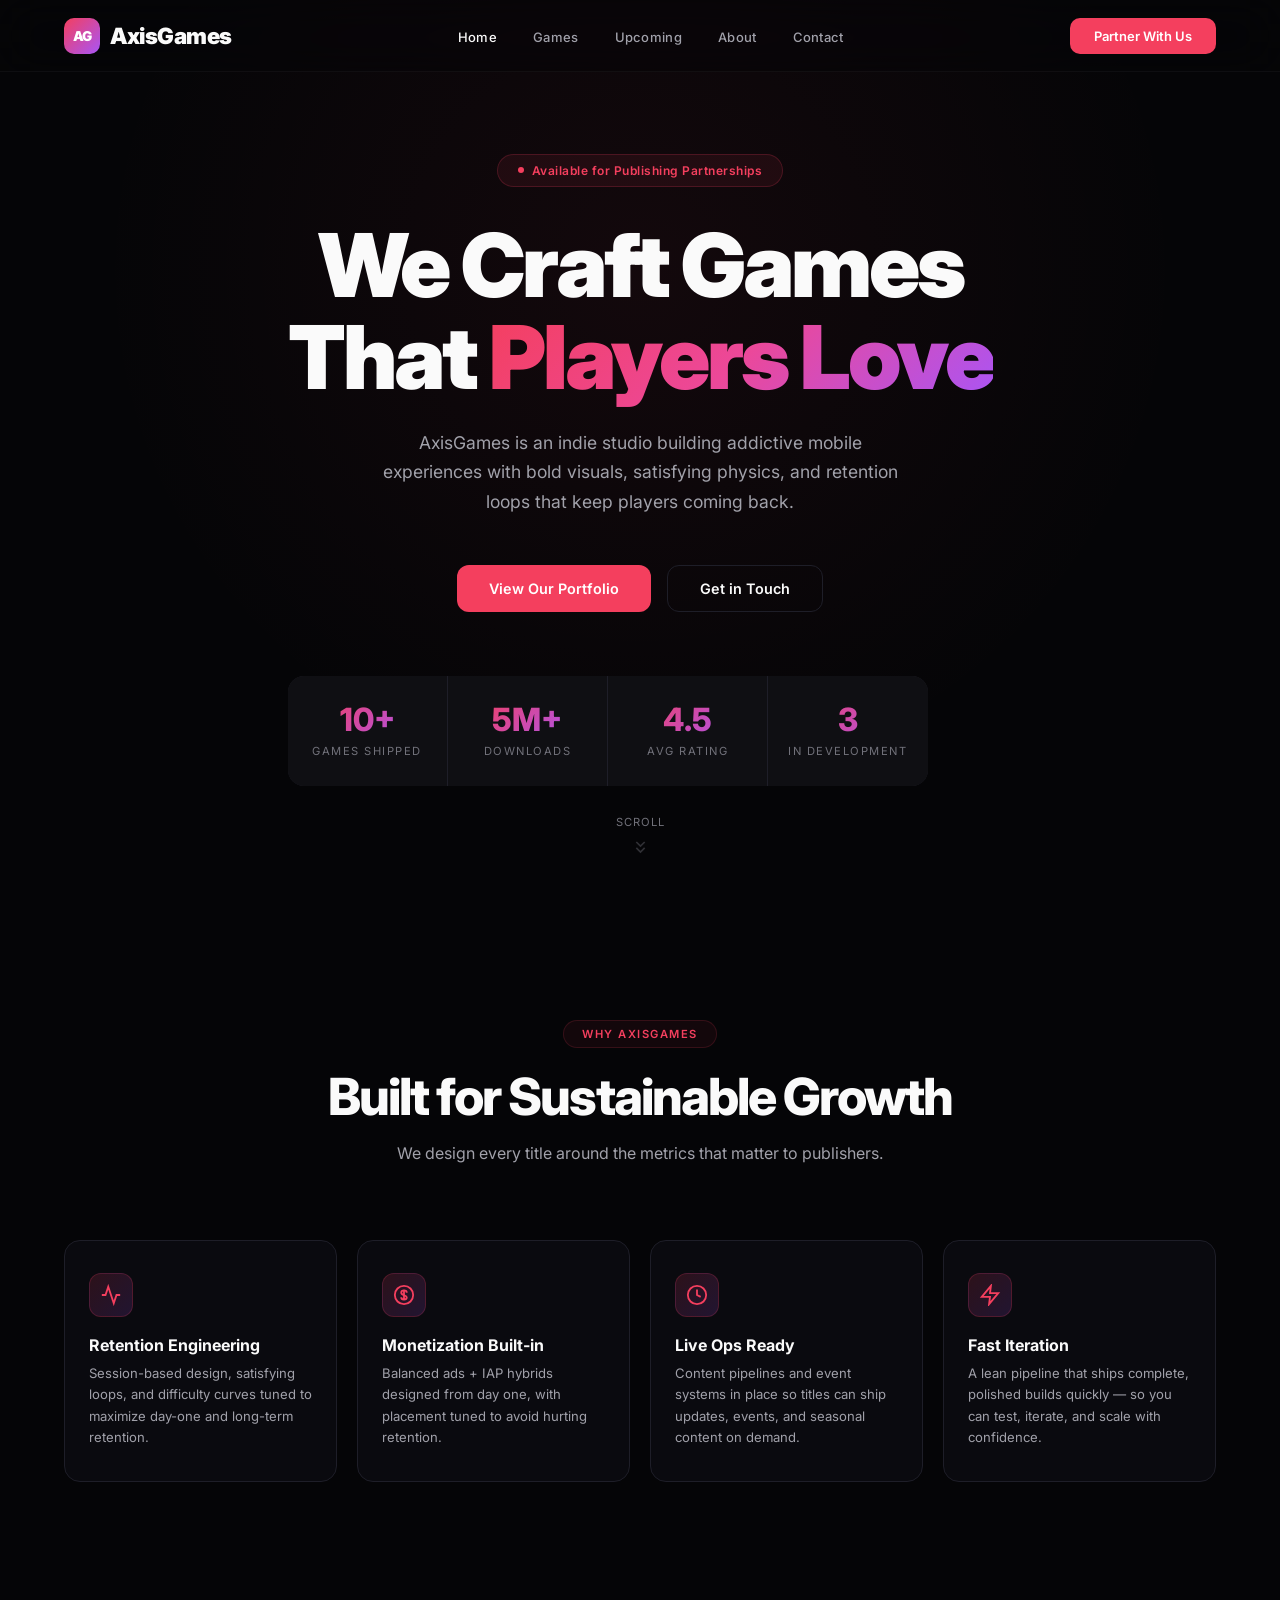
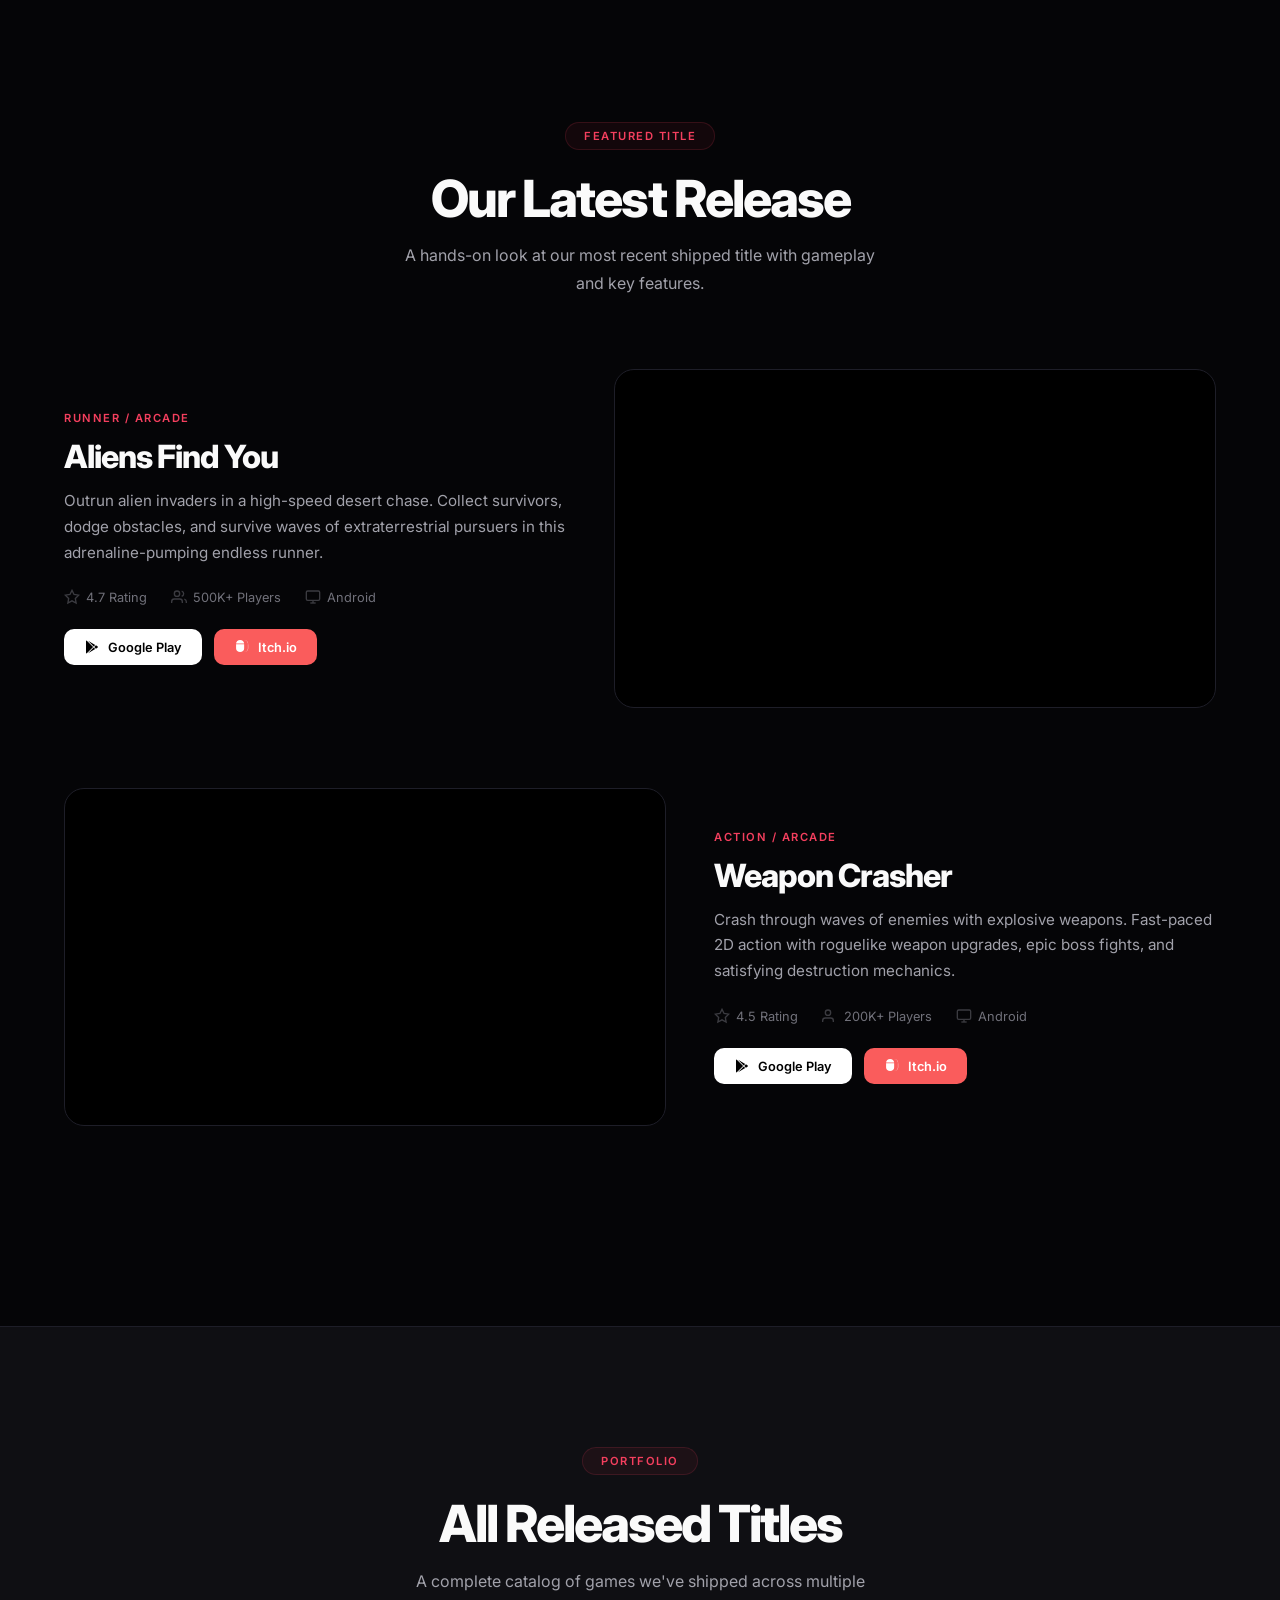
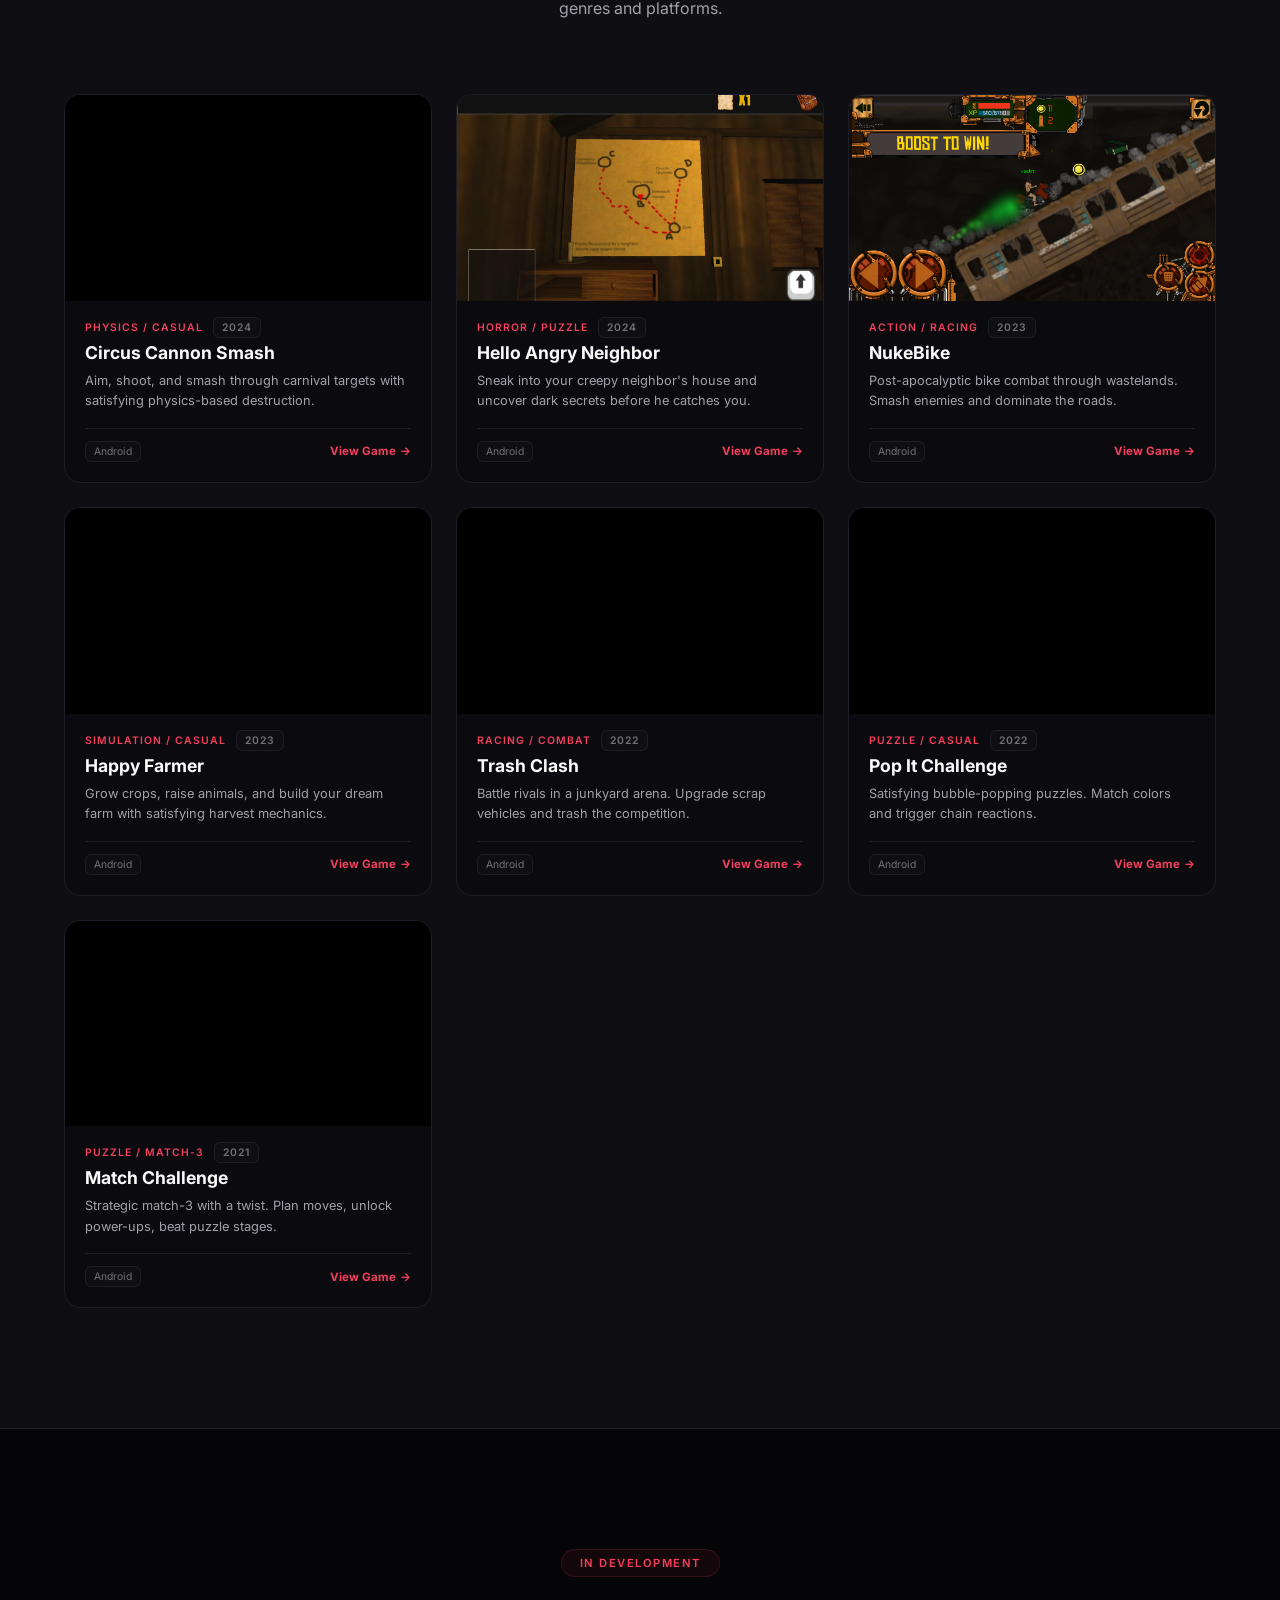
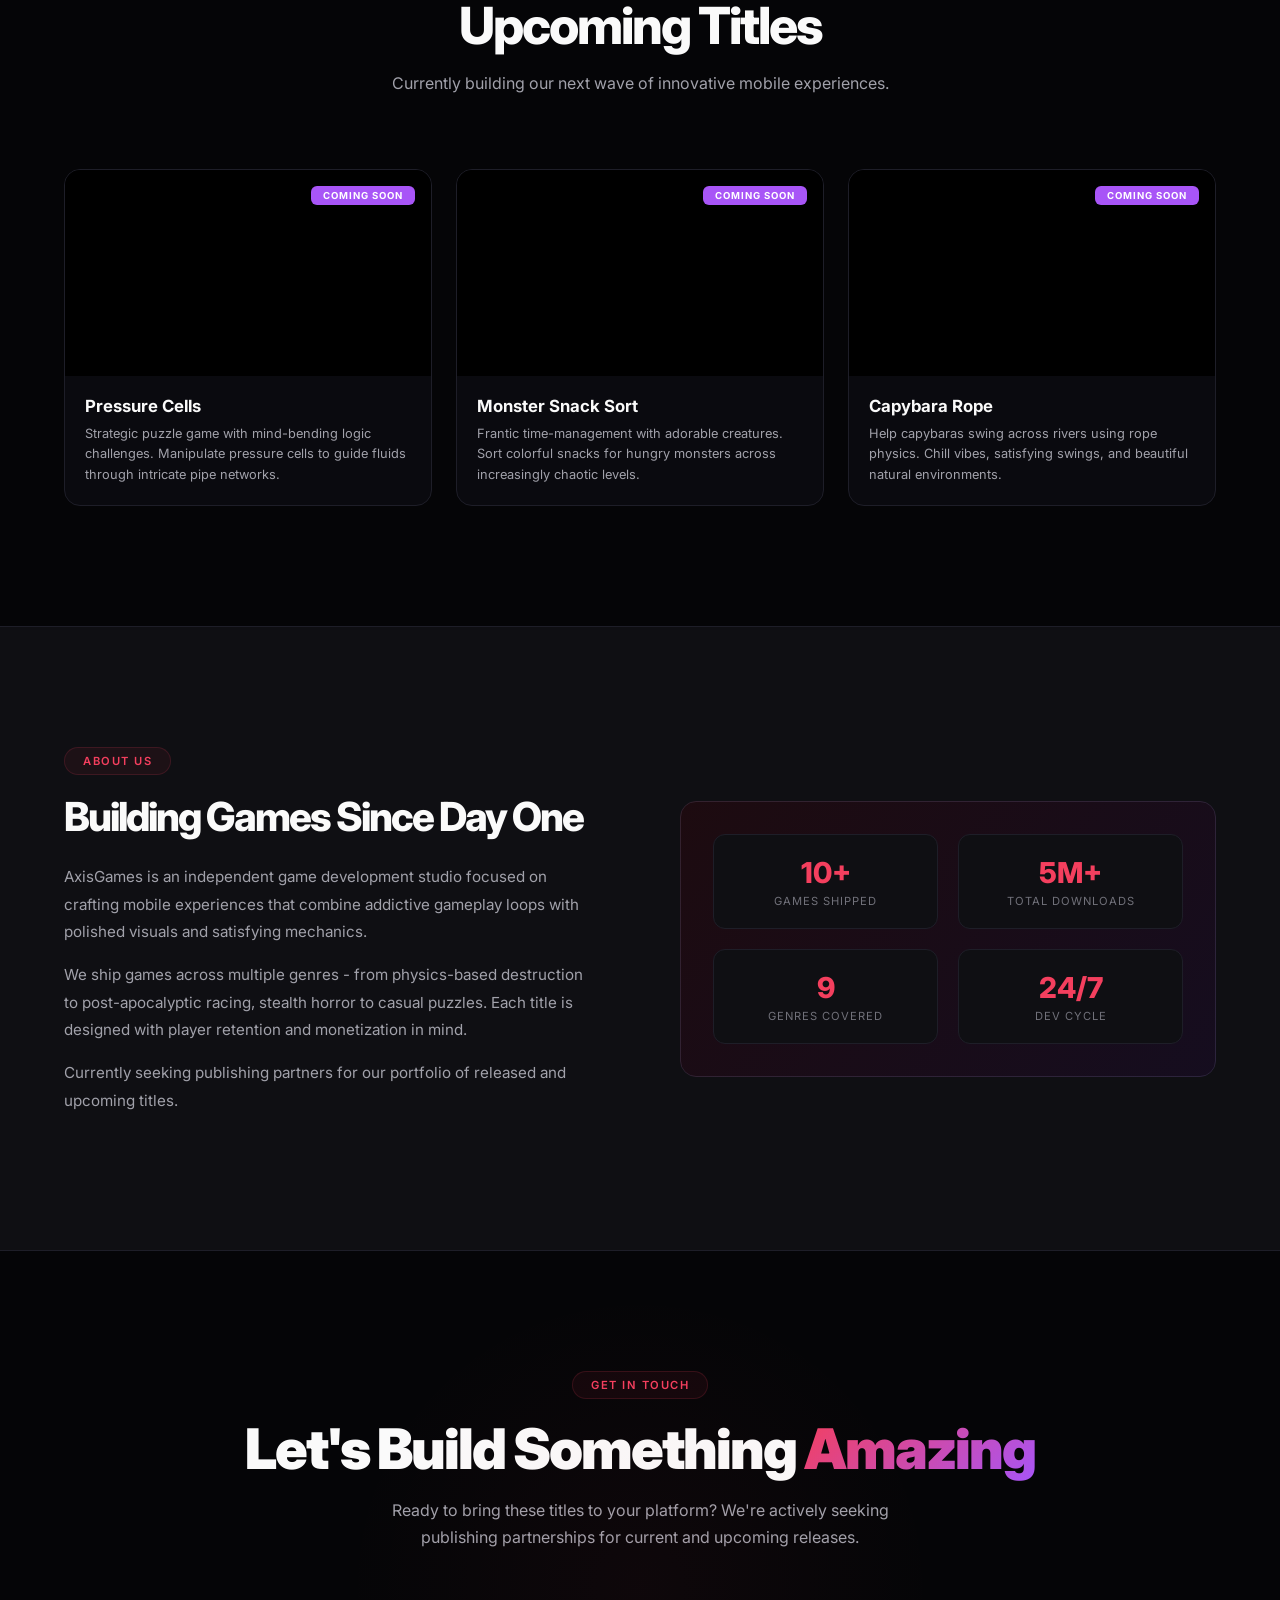
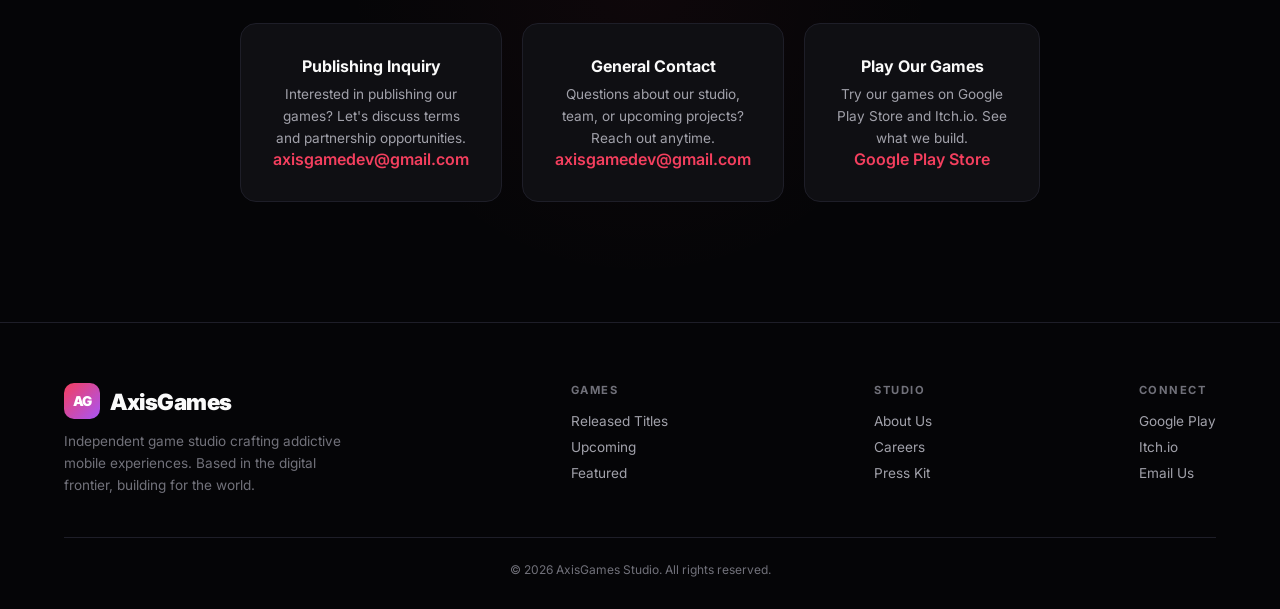
==== index.html @ b41d1646 "AxisGames studio portfolio site" ====
<!DOCTYPE html>
<html lang="en">
<head>
<meta charset="UTF-8">
<meta name="viewport" content="width=device-width, initial-scale=1.0">
<title>AxisGames | Indie Game Development Studio</title>
<meta name="description" content="AxisGames is an indie game studio crafting addictive mobile experiences. 10+ shipped titles, 5M+ downloads. Open for publishing partnerships.">
<meta name="theme-color" content="#050507">
<meta name="color-scheme" content="dark">
<meta property="og:type" content="website">
<meta property="og:site_name" content="AxisGames">
<meta property="og:title" content="AxisGames | Indie Game Development Studio">
<meta property="og:description" content="Indie studio crafting addictive mobile experiences. 10+ shipped titles, 5M+ downloads. Open for publishing partnerships.">
<meta property="og:image" content="game1_banner.jpg">
<meta name="twitter:card" content="summary_large_image">
<meta name="twitter:title" content="AxisGames | Indie Game Development Studio">
<meta name="twitter:description" content="Indie studio crafting addictive mobile experiences. Open for publishing partnerships.">
<meta name="twitter:image" content="game1_banner.jpg">
<link rel="icon" href="data:image/svg+xml,%3Csvg xmlns='http://www.w3.org/2000/svg' viewBox='0 0 64 64'%3E%3Crect width='64' height='64' rx='14' fill='%23f43f5e'/%3E%3Ctext x='32' y='44' font-size='34' font-family='Arial' font-weight='900' text-anchor='middle' fill='%23fff'%3EAG%3C/text%3E%3C/svg%3E">
<script type="application/ld+json">
{
  "@context": "https://schema.org",
  "@type": "Organization",
  "name": "AxisGames",
  "description": "Independent game development studio crafting addictive mobile experiences.",
  "email": "axisgamedev@gmail.com",
  "sameAs": [
    "https://play.google.com/store/apps/developer?id=Calaman%D1%81i",
    "https://gamesrock.itch.io/"
  ]
}
</script>
<link rel="preconnect" href="https://fonts.googleapis.com">
<link rel="preconnect" href="https://fonts.gstatic.com" crossorigin>
<link href="https://fonts.googleapis.com/css2?family=Inter:wght@300;400;500;600;700;800;900&display=swap" rel="stylesheet">
<style>
*{margin:0;padding:0;box-sizing:border-box}
:root{--bg:#050507;--bg2:#0f0f13;--bg3:#1a1a22;--accent:#f43f5e;--accent2:#ec4899;--accent3:#a855f7;--cyan:#06b6d4;--text:#fafafa;--text2:#a1a1aa;--text3:#71717a;--card:#0a0a0f;--border:#1e1e28}
html{scroll-behavior:smooth}
body{font-family:'Inter',sans-serif;background:var(--bg);color:var(--text);overflow-x:hidden;-webkit-font-smoothing:antialiased}
a{text-decoration:none;color:inherit}
ul{margin:0;padding:0;list-style:none}
img,video{display:block;max-width:100%}
:focus-visible{outline:2px solid var(--accent);outline-offset:3px;border-radius:4px}
.skip-link{position:fixed;top:-48px;left:16px;z-index:2000;background:var(--accent);color:#fff;padding:10px 18px;border-radius:8px;font-size:.8rem;font-weight:600;transition:top .2s}
.skip-link:focus{top:16px}
@media(prefers-reduced-motion:reduce){
*,*::before,*::after{animation-duration:.01ms!important;animation-iteration-count:1!important;transition-duration:.01ms!important;scroll-behavior:auto!important}
}

nav{position:fixed;top:0;left:0;right:0;z-index:1000;padding:0 5%;height:72px;display:flex;justify-content:space-between;align-items:center;backdrop-filter:blur(24px) saturate(180%);background:rgba(5,5,7,.6);border-bottom:1px solid rgba(255,255,255,.04);transition:background .3s}
.logo{font-size:1.4rem;font-weight:900;letter-spacing:-.5px;display:flex;align-items:center;gap:10px}
.logo-mark{width:36px;height:36px;background:linear-gradient(135deg,var(--accent),var(--accent3));border-radius:10px;display:flex;align-items:center;justify-content:center;font-size:.85rem;font-weight:900;color:#fff}
.nav-links{display:flex;gap:36px}
.nav-links a{color:var(--text2);font-size:.8125rem;font-weight:500;transition:color .3s;letter-spacing:.3px}
.nav-links a:hover{color:var(--text)}
.nav-cta{background:var(--accent);color:#fff;padding:10px 24px;border-radius:10px;font-size:.8125rem;font-weight:600;transition:all .3s}
.nav-cta:hover{background:#e11d48;transform:translateY(-1px)}
.nav-links a.active{color:var(--text)}
.nav-burger{display:none;background:none;border:none;cursor:pointer;padding:8px;z-index:1100}
.nav-burger span{display:block;width:22px;height:2px;background:var(--text);margin:5px 0;border-radius:2px;transition:all .3s}
.nav-burger.open span:nth-child(1){transform:translateY(7px) rotate(45deg)}
.nav-burger.open span:nth-child(2){opacity:0}
.nav-burger.open span:nth-child(3){transform:translateY(-7px) rotate(-45deg)}
.mobile-menu{position:fixed;inset:0;background:rgba(5,5,7,.98);z-index:1050;display:flex;flex-direction:column;align-items:center;justify-content:center;gap:32px;opacity:0;pointer-events:none;transition:opacity .3s}
.mobile-menu.open{opacity:1;pointer-events:auto}
.mobile-menu a{font-size:1.6rem;font-weight:800;color:var(--text);transition:color .3s}
.mobile-menu a:hover{color:var(--accent)}
.mobile-menu .m-cta{background:var(--accent);color:#fff;padding:14px 40px;border-radius:12px;font-size:1rem;font-weight:700}

.hero{min-height:100vh;display:flex;flex-direction:column;justify-content:center;align-items:center;text-align:center;padding:120px 5% 80px;position:relative;overflow:hidden}
.hero-video{position:absolute;inset:0;width:100%;height:100%;object-fit:cover;opacity:.15;z-index:0}
.hero-gradient{position:absolute;inset:0;background:radial-gradient(ellipse at 50% 30%,rgba(244,63,94,.06) 0%,transparent 60%),linear-gradient(to bottom,transparent 60%,var(--bg) 100%);z-index:1}
.hero-content{position:relative;z-index:2;max-width:800px}
.hero-badge{display:inline-flex;align-items:center;gap:8px;background:rgba(244,63,94,.08);border:1px solid rgba(244,63,94,.2);border-radius:100px;padding:8px 20px;font-size:.75rem;color:var(--accent);font-weight:600;margin-bottom:32px;letter-spacing:.5px}
.hero-badge .pulse{width:6px;height:6px;border-radius:50%;background:var(--accent);animation:pulse 2s infinite}
@keyframes pulse{0%,100%{opacity:1;transform:scale(1)}50%{opacity:.4;transform:scale(.8)}}
.hero h1{font-size:clamp(2.8rem,7vw,5.5rem);font-weight:900;letter-spacing:-3px;line-height:1.05;margin-bottom:24px}
.hero h1 .gradient{background:linear-gradient(135deg,var(--accent) 0%,var(--accent2) 50%,var(--accent3) 100%);-webkit-background-clip:text;-webkit-text-fill-color:transparent;background-clip:text}
.hero-sub{font-size:1.1rem;color:var(--text2);max-width:540px;line-height:1.7;margin:0 auto 48px}
.hero-actions{display:flex;gap:16px;justify-content:center;margin-bottom:64px}
.btn{padding:14px 32px;border-radius:12px;font-size:.9rem;font-weight:600;cursor:pointer;border:none;transition:all .3s;display:inline-flex;align-items:center;gap:8px}
.btn-primary{background:var(--accent);color:#fff}.btn-primary:hover{background:#e11d48;transform:translateY(-2px);box-shadow:0 8px 30px rgba(244,63,94,.3)}
.btn-ghost{background:transparent;color:var(--text);border:1px solid var(--border)}.btn-ghost:hover{border-color:var(--text3);transform:translateY(-2px)}
.hero-stats{display:grid;grid-template-columns:repeat(4,1fr);gap:1px;background:var(--border);border-radius:16px;overflow:hidden;max-width:640px;width:100%}
.hero-stat{background:var(--bg2);padding:28px 20px;text-align:center}
.hero-stat .num{font-size:2rem;font-weight:800;background:linear-gradient(135deg,var(--accent),var(--accent3));-webkit-background-clip:text;-webkit-text-fill-color:transparent;background-clip:text;line-height:1}
.hero-stat .label{font-size:.7rem;color:var(--text3);text-transform:uppercase;letter-spacing:1.5px;margin-top:8px}

.section{padding:120px 5%}
.section-header{text-align:center;margin-bottom:72px}
.section-tag{display:inline-block;background:rgba(244,63,94,.06);border:1px solid rgba(244,63,94,.15);border-radius:100px;padding:6px 18px;font-size:.7rem;color:var(--accent);font-weight:600;margin-bottom:20px;text-transform:uppercase;letter-spacing:1.5px}
.section-header h2{font-size:clamp(2rem,4vw,3.2rem);font-weight:800;letter-spacing:-2px;margin-bottom:16px;line-height:1.1}
.section-header p{color:var(--text2);font-size:1rem;max-width:500px;margin:0 auto;line-height:1.7}

.featured-game{max-width:1200px;margin:0 auto;display:grid;grid-template-columns:1.2fr 1fr;gap:48px;align-items:center;margin-bottom:80px}
.featured-game:nth-child(even){direction:rtl}.featured-game:nth-child(even)>*{direction:ltr}
.featured-video{border-radius:20px;overflow:hidden;border:1px solid var(--border);position:relative;aspect-ratio:16/9;background:#000}
.featured-video video{width:100%;height:100%;object-fit:cover}
.featured-info .genre{font-size:.7rem;color:var(--accent);font-weight:600;text-transform:uppercase;letter-spacing:1.5px;margin-bottom:12px}
.featured-info h3{font-size:2rem;font-weight:800;letter-spacing:-1px;margin-bottom:12px}
.featured-info p{color:var(--text2);font-size:.95rem;line-height:1.7;margin-bottom:24px}
.featured-meta{display:flex;gap:24px;margin-bottom:24px}
.featured-meta-item{display:flex;align-items:center;gap:6px;font-size:.8rem;color:var(--text3)}
.featured-meta-item svg{width:16px;height:16px;opacity:.5}
.store-links{display:flex;gap:12px}
.store-link{padding:10px 20px;border-radius:10px;font-size:.8rem;font-weight:600;display:flex;align-items:center;gap:8px;transition:all .3s}
.store-link.gplay{background:#fff;color:#000}.store-link.gplay:hover{background:#e0e0e0}
.store-link.itch{background:#fa5c5c;color:#fff}.store-link.itch:hover{background:#e04848}

.games-grid{display:grid;grid-template-columns:repeat(3,1fr);gap:24px;max-width:1200px;margin:0 auto}
.game-card{background:var(--card);border:1px solid var(--border);border-radius:16px;overflow:hidden;transition:all .4s cubic-bezier(.4,0,.2,1)}
.game-card:hover{transform:translateY(-4px);border-color:rgba(244,63,94,.3);box-shadow:0 20px 60px rgba(0,0,0,.4)}
.reveal-item{opacity:0;transform:translateY(30px);transition:opacity .6s ease,transform .6s ease}
.reveal-item.revealed{opacity:1;transform:translateY(0)}
.game-thumb{position:relative;aspect-ratio:16/9;overflow:hidden;background:#000}
.game-thumb img,.game-thumb video{width:100%;height:100%;object-fit:cover;transition:transform .6s}
.game-card:hover .game-thumb img,.game-card:hover .game-thumb video{transform:scale(1.05)}
.game-body{padding:20px}
.game-genre{font-size:.65rem;color:var(--accent);font-weight:600;text-transform:uppercase;letter-spacing:1px;margin-bottom:8px}
.game-body h3{font-size:1.1rem;font-weight:700;margin-bottom:8px}
.game-body p{font-size:.8rem;color:var(--text2);line-height:1.6;margin-bottom:16px}
.game-footer{display:flex;justify-content:space-between;align-items:center;padding-top:12px;border-top:1px solid var(--border)}
.platforms{display:flex;gap:6px}
.platform{background:var(--bg2);border:1px solid var(--border);border-radius:6px;padding:3px 8px;font-size:.65rem;color:var(--text3)}
.game-genre .platform{margin-left:6px}
.game-play{font-size:.72rem;font-weight:700;color:var(--accent);display:inline-flex;align-items:center;gap:4px;transition:color .3s}
.game-play:hover{color:#fff}
.game-play::after{content:'→';transition:transform .3s}
.game-play:hover::after{transform:translateX(3px)}
.game-thumb video.lazy-loaded{object-fit:cover}
video[data-lazy-video].lazy-ready{background:#000}

.upcoming-grid{display:grid;grid-template-columns:repeat(3,1fr);gap:24px;max-width:1200px;margin:0 auto}
.upcoming-card{background:var(--card);border:1px solid var(--border);border-radius:16px;overflow:hidden;position:relative;transition:all .4s}
.upcoming-card:hover{transform:translateY(-4px);border-color:rgba(168,85,247,.3)}
.upcoming-badge{position:absolute;top:16px;right:16px;background:var(--accent3);color:#fff;font-size:.6rem;font-weight:700;padding:4px 12px;border-radius:6px;z-index:2;text-transform:uppercase;letter-spacing:1px}
.upcoming-thumb{aspect-ratio:16/9;overflow:hidden;background:#000}
.upcoming-thumb video{width:100%;height:100%;object-fit:contain}
.upcoming-body{padding:20px}
.upcoming-body h3{font-size:1.05rem;font-weight:700;margin-bottom:8px}
.upcoming-body p{font-size:.8rem;color:var(--text2);line-height:1.6}

.about-section{background:var(--bg2);border-top:1px solid var(--border);border-bottom:1px solid var(--border)}
.about-grid{display:grid;grid-template-columns:1fr 1fr;gap:80px;max-width:1200px;margin:0 auto;align-items:center}
.about-text h2{font-size:2.5rem;font-weight:800;letter-spacing:-2px;margin-bottom:24px;line-height:1.1}
.about-text p{color:var(--text2);font-size:.95rem;line-height:1.8;margin-bottom:16px}
.about-visual{position:relative}
.about-card{background:var(--bg);border:1px solid var(--border);border-radius:16px;padding:32px;position:relative}
.about-card::before{content:'';position:absolute;inset:-1px;border-radius:17px;background:linear-gradient(135deg,var(--accent),var(--accent3));opacity:.1;z-index:-1}
.about-stats{display:grid;grid-template-columns:1fr 1fr;gap:20px}
.about-stat{background:var(--bg2);border:1px solid var(--border);border-radius:12px;padding:20px;text-align:center}
.about-stat .num{font-size:1.8rem;font-weight:800;color:var(--accent)}
.about-stat .label{font-size:.7rem;color:var(--text3);text-transform:uppercase;letter-spacing:1px;margin-top:4px}

.partner-grid{display:grid;grid-template-columns:repeat(4,1fr);gap:20px;max-width:1200px;margin:0 auto}
.partner-card{background:var(--card);border:1px solid var(--border);border-radius:16px;padding:32px 24px;text-align:left;transition:all .3s}
.partner-card:hover{transform:translateY(-4px);border-color:rgba(244,63,94,.3)}
.partner-icon{width:44px;height:44px;border-radius:12px;background:linear-gradient(135deg,rgba(244,63,94,.15),rgba(168,85,247,.15));border:1px solid rgba(244,63,94,.2);display:flex;align-items:center;justify-content:center;margin-bottom:18px}
.partner-icon svg{width:22px;height:22px;color:var(--accent)}
.partner-card h3{font-size:1rem;font-weight:700;margin-bottom:8px}
.partner-card p{font-size:.82rem;color:var(--text2);line-height:1.65}

.back-to-top{position:fixed;bottom:24px;right:24px;z-index:900;width:44px;height:44px;border-radius:12px;background:var(--bg3);border:1px solid var(--border);color:var(--text);display:flex;align-items:center;justify-content:center;cursor:pointer;opacity:0;pointer-events:none;transition:all .3s}
.back-to-top.visible{opacity:1;pointer-events:auto}
.back-to-top:hover{background:var(--accent);border-color:var(--accent)}
.back-to-top svg{width:20px;height:20px}

.sticky-cta{position:fixed;bottom:0;left:0;right:0;z-index:950;background:rgba(5,5,7,.95);backdrop-filter:blur(16px);border-top:1px solid var(--border);padding:12px 5%;display:none;gap:12px;align-items:center;justify-content:center}
.sticky-cta a{flex:1;max-width:340px;text-align:center;padding:14px;border-radius:12px;font-size:.9rem;font-weight:700}
.sticky-cta a.mail{background:var(--accent);color:#fff}
.sticky-cta a.stores{background:var(--bg2);border:1px solid var(--border);color:var(--text)}

.contact-section{text-align:center;position:relative;overflow:hidden}
.contact-section::before{content:'';position:absolute;top:50%;left:50%;transform:translate(-50%,-50%);width:600px;height:600px;background:radial-gradient(circle,rgba(244,63,94,.04) 0%,transparent 70%);pointer-events:none}
.contact-section h2{font-size:clamp(2rem,5vw,3.5rem);font-weight:900;letter-spacing:-2px;margin-bottom:16px}
.contact-section h2 .gradient{background:linear-gradient(135deg,var(--accent),var(--accent3));-webkit-background-clip:text;-webkit-text-fill-color:transparent;background-clip:text}
.contact-section>p{color:var(--text2);font-size:1.05rem;max-width:480px;margin:0 auto 48px;line-height:1.7}
.contact-cards{display:flex;gap:20px;justify-content:center;max-width:800px;margin:0 auto}
.contact-card{background:var(--bg2);border:1px solid var(--border);border-radius:16px;padding:32px;flex:1;transition:all .3s}
.contact-card:hover{border-color:var(--accent);transform:translateY(-4px)}
.contact-card h3{font-size:1rem;font-weight:700;margin-bottom:8px}
.contact-card p{font-size:.85rem;color:var(--text2);line-height:1.6}
.contact-card a{color:var(--accent);font-weight:600}

footer{padding:60px 5% 32px;border-top:1px solid var(--border)}
.footer-content{display:flex;justify-content:space-between;align-items:flex-start;max-width:1200px;margin:0 auto;flex-wrap:wrap;gap:40px}
.footer-brand{max-width:300px}
.footer-brand .logo{margin-bottom:12px}
.footer-brand p{color:var(--text3);font-size:.85rem;line-height:1.6}
.footer-col h4{font-size:.7rem;text-transform:uppercase;letter-spacing:1.5px;color:var(--text3);margin-bottom:16px}
.footer-col a{display:block;color:var(--text2);font-size:.85rem;margin-bottom:10px;transition:color .3s}
.footer-col a:hover{color:var(--accent)}
.footer-bottom{text-align:center;padding-top:24px;margin-top:40px;border-top:1px solid var(--border);color:var(--text3);font-size:.75rem;max-width:1200px;margin-left:auto;margin-right:auto}

.hero-scroll{position:absolute;bottom:40px;left:50%;transform:translateX(-50%);z-index:2;display:flex;flex-direction:column;align-items:center;gap:8px;color:var(--text3);font-size:.7rem;letter-spacing:1px;text-transform:uppercase;animation:bob 2s ease-in-out infinite}
@keyframes bob{0%,100%{transform:translateX(-50%) translateY(0)}50%{transform:translateX(-50%) translateY(8px)}}
.hero-scroll svg{width:20px;height:20px;opacity:.4}

@media(max-width:1024px){
.featured-game{grid-template-columns:1fr;gap:32px}
.featured-game:nth-child(even){direction:ltr}
.games-grid,.upcoming-grid,.partner-grid{grid-template-columns:repeat(2,1fr)}
.about-grid{grid-template-columns:1fr;gap:48px}
}
@media(max-width:768px){
.nav-links{display:none}
.nav-burger{display:flex}
.games-grid,.upcoming-grid,.partner-grid{grid-template-columns:1fr}
.contact-cards{flex-direction:column;align-items:stretch}
.hero-stats{grid-template-columns:repeat(2,1fr)}
.hero h1{letter-spacing:-1.5px}
.footer-content{flex-direction:column}
.sticky-cta{display:flex}
body{padding-bottom:72px}
}
@media(max-width:480px){
.hero-stats{grid-template-columns:1fr 1fr}
.hero-actions{flex-direction:column;align-items:center}
}
::-webkit-scrollbar{width:6px}
::-webkit-scrollbar-track{background:var(--bg)}
::-webkit-scrollbar-thumb{background:var(--bg3);border-radius:3px}
</style>
</head>
<body>

<a href="#home" class="skip-link">Skip to content</a>

<nav aria-label="Main navigation">
  <a href="#home" class="logo" aria-label="AxisGames home"><div class="logo-mark">AG</div>AxisGames</a>
  <ul class="nav-links">
    <li><a href="#home">Home</a></li>
    <li><a href="#games">Games</a></li>
    <li><a href="#upcoming">Upcoming</a></li>
    <li><a href="#about">About</a></li>
    <li><a href="#contact">Contact</a></li>
  </ul>
  <a href="#contact" class="nav-cta">Partner With Us</a>
  <button class="nav-burger" aria-label="Open menu" aria-expanded="false" aria-controls="mobileMenu"><span></span><span></span><span></span></button>
</nav>

<div id="mobileMenu" class="mobile-menu" hidden>
  <a href="#home">Home</a>
  <a href="#games">Games</a>
  <a href="#upcoming">Upcoming</a>
  <a href="#about">About</a>
  <a href="#contact">Contact</a>
  <a href="#contact" class="m-cta">Partner With Us</a>
</div>

<section id="home" class="hero">
  <video class="hero-video" autoplay muted loop playsinline><source src="Videos/Circus Cannon Smash.mp4" type="video/mp4"></video>
  <div class="hero-gradient"></div>
  <div class="hero-content">
    <div class="hero-badge"><span class="pulse"></span>Available for Publishing Partnerships</div>
    <h1>We Craft Games<br>That <span class="gradient">Players Love</span></h1>
    <p class="hero-sub">AxisGames is an indie studio building addictive mobile experiences with bold visuals, satisfying physics, and retention loops that keep players coming back.</p>
    <div class="hero-actions">
      <a href="#games" class="btn btn-primary">View Our Portfolio</a>
      <a href="#contact" class="btn btn-ghost">Get in Touch</a>
    </div>
    <div class="hero-stats">
      <div class="hero-stat"><div class="num">10+</div><div class="label">Games Shipped</div></div>
      <div class="hero-stat"><div class="num">5M+</div><div class="label">Downloads</div></div>
      <div class="hero-stat"><div class="num">4.5</div><div class="label">Avg Rating</div></div>
      <div class="hero-stat"><div class="num">3</div><div class="label">In Development</div></div>
    </div>
  </div>
  <div class="hero-scroll">Scroll<span><svg viewBox="0 0 24 24" fill="none" stroke="currentColor" stroke-width="2"><path d="M7 13l5 5 5-5M7 6l5 5 5-5"/></svg></span>
  </div>
</section>

<section id="partner" class="section">
  <div class="section-header">
    <div class="section-tag">Why AxisGames</div>
    <h2>Built for Sustainable Growth</h2>
    <p>We design every title around the metrics that matter to publishers.</p>
  </div>
  <div class="partner-grid">
    <div class="partner-card">
      <div class="partner-icon"><svg viewBox="0 0 24 24" fill="none" stroke="currentColor" stroke-width="2"><path d="M22 12h-4l-3 9L9 3l-3 9H2"/></svg></div>
      <h3>Retention Engineering</h3>
      <p>Session-based design, satisfying loops, and difficulty curves tuned to maximize day-one and long-term retention.</p>
    </div>
    <div class="partner-card">
      <div class="partner-icon"><svg viewBox="0 0 24 24" fill="none" stroke="currentColor" stroke-width="2"><circle cx="12" cy="12" r="10"/><path d="M12 6v12M15 9.5c0-1.38-1.34-2.5-3-2.5s-3 1.12-3 2.5c0 3 6 2.5 6 5 0 1.38-1.34 2.5-3 2.5s-3-1.12-3-2.5"/></svg></div>
      <h3>Monetization Built-in</h3>
      <p>Balanced ads + IAP hybrids designed from day one, with placement tuned to avoid hurting retention.</p>
    </div>
    <div class="partner-card">
      <div class="partner-icon"><svg viewBox="0 0 24 24" fill="none" stroke="currentColor" stroke-width="2"><circle cx="12" cy="12" r="10"/><polyline points="12 6 12 12 16 14"/></svg></div>
      <h3>Live Ops Ready</h3>
      <p>Content pipelines and event systems in place so titles can ship updates, events, and seasonal content on demand.</p>
    </div>
    <div class="partner-card">
      <div class="partner-icon"><svg viewBox="0 0 24 24" fill="none" stroke="currentColor" stroke-width="2"><polygon points="13 2 3 14 12 14 11 22 21 10 12 10 13 2"/></svg></div>
      <h3>Fast Iteration</h3>
      <p>A lean pipeline that ships complete, polished builds quickly — so you can test, iterate, and scale with confidence.</p>
    </div>
  </div>
</section>

<section id="featured" class="section">
  <div class="section-header">
    <div class="section-tag">Featured Title</div>
    <h2>Our Latest Release</h2>
    <p>A hands-on look at our most recent shipped title with gameplay and key features.</p>
  </div>

  <div class="featured-game">
    <div class="featured-video"><video autoplay muted loop playsinline><source src="Videos/Aliens Find You.mp4" type="video/mp4"></video></div>
    <div class="featured-info">
      <div class="genre">Runner / Arcade</div>
      <h3>Aliens Find You</h3>
      <p>Outrun alien invaders in a high-speed desert chase. Collect survivors, dodge obstacles, and survive waves of extraterrestrial pursuers in this adrenaline-pumping endless runner.</p>
      <div class="featured-meta">
        <div class="featured-meta-item"><svg viewBox="0 0 24 24" fill="none" stroke="currentColor" stroke-width="2"><path d="M12 2l3.09 6.26L22 9.27l-5 4.87 1.18 6.88L12 17.77l-6.18 3.25L7 14.14 2 9.27l6.91-1.01L12 2z"/></svg>4.7 Rating</div>
        <div class="featured-meta-item"><svg viewBox="0 0 24 24" fill="none" stroke="currentColor" stroke-width="2"><path d="M17 21v-2a4 4 0 0 0-4-4H5a4 4 0 0 0-4 4v2"/><circle cx="9" cy="7" r="4"/><path d="M23 21v-2a4 4 0 0 0-3-3.87"/><path d="M16 3.13a4 4 0 0 1 0 7.75"/></svg>500K+ Players</div>
        <div class="featured-meta-item"><svg viewBox="0 0 24 24" fill="none" stroke="currentColor" stroke-width="2"><rect x="2" y="3" width="20" height="14" rx="2" ry="2"/><line x1="8" y1="21" x2="16" y2="21"/><line x1="12" y1="17" x2="12" y2="21"/></svg>Android</div>
      </div>
      <div class="store-links">
        <a href="https://play.google.com/store/apps/developer?id=Calaman%D1%81i" target="_blank" class="store-link gplay">
          <svg width="16" height="16" viewBox="0 0 24 24" fill="currentColor"><path d="M3,20.5V3.5C3,2.91 3.34,2.39 3.84,2.15L13.69,12L3.84,21.85C3.34,21.61 3,21.09 3,20.5M16.81,15.12L6.05,21.34L14.54,12.85L16.81,15.12M20.16,10.81C20.5,11.08 20.75,11.5 20.75,12C20.75,12.5 20.53,12.9 20.18,13.18L17.89,14.5L15.39,12L17.89,9.5L20.16,10.81M6.05,2.66L16.81,8.88L14.54,11.15L6.05,2.66Z"/></svg>
          Google Play
        </a>
        <a href="https://gamesrock.itch.io/" target="_blank" class="store-link itch">
          <svg width="16" height="16" viewBox="0 0 24 24" fill="currentColor"><path d="M3.13,14.21C3.13,17.14 5.84,19.52 9.18,19.52C12.51,19.52 15.22,17.14 15.22,14.21V8.06H3.13V14.21M15.22,6.67C15.22,3.74 12.51,1.36 9.18,1.36C5.84,1.36 3.13,3.74 3.13,6.67H15.22M20.87,14.21C20.87,17.14 18.16,19.52 14.82,19.52H15.22C18.56,19.52 21.27,17.14 21.27,14.21V8.06H20.87M20.87,6.67C20.87,3.74 18.16,1.36 14.82,1.36H15.22C18.56,1.36 21.27,3.74 21.27,6.67H20.87Z"/></svg>
          Itch.io
        </a>
      </div>
    </div>
  </div>

  <div class="featured-game">
    <div class="featured-video"><video autoplay muted loop playsinline><source src="Videos/weaponCrasher.mp4" type="video/mp4"></video></div>
    <div class="featured-info">
      <div class="genre">Action / Arcade</div>
      <h3>Weapon Crasher</h3>
      <p>Crash through waves of enemies with explosive weapons. Fast-paced 2D action with roguelike weapon upgrades, epic boss fights, and satisfying destruction mechanics.</p>
      <div class="featured-meta">
        <div class="featured-meta-item"><svg viewBox="0 0 24 24" fill="none" stroke="currentColor" stroke-width="2"><path d="M12 2l3.09 6.26L22 9.27l-5 4.87 1.18 6.88L12 17.77l-6.18 3.25L7 14.14 2 9.27l6.91-1.01L12 2z"/></svg>4.5 Rating</div>
        <div class="featured-meta-item"><svg viewBox="0 0 24 24" fill="none" stroke="currentColor" stroke-width="2"><path d="M17 21v-2a4 4 0 0 0-4-4H5a4 4 0 0 0-4 4v2"/><circle cx="9" cy="7" r="4"/></svg>200K+ Players</div>
        <div class="featured-meta-item"><svg viewBox="0 0 24 24" fill="none" stroke="currentColor" stroke-width="2"><rect x="2" y="3" width="20" height="14" rx="2"/><line x1="8" y1="21" x2="16" y2="21"/><line x1="12" y1="17" x2="12" y2="21"/></svg>Android</div>
      </div>
      <div class="store-links">
        <a href="https://play.google.com/store/apps/developer?id=Calaman%D1%81i" target="_blank" class="store-link gplay">
          <svg width="16" height="16" viewBox="0 0 24 24" fill="currentColor"><path d="M3,20.5V3.5C3,2.91 3.34,2.39 3.84,2.15L13.69,12L3.84,21.85C3.34,21.61 3,21.09 3,20.5M16.81,15.12L6.05,21.34L14.54,12.85L16.81,15.12M20.16,10.81C20.5,11.08 20.75,11.5 20.75,12C20.75,12.5 20.53,12.9 20.18,13.18L17.89,14.5L15.39,12L17.89,9.5L20.16,10.81M6.05,2.66L16.81,8.88L14.54,11.15L6.05,2.66Z"/></svg>
          Google Play
        </a>
        <a href="https://gamesrock.itch.io/" target="_blank" class="store-link itch">
          <svg width="16" height="16" viewBox="0 0 24 24" fill="currentColor"><path d="M3.13,14.21C3.13,17.14 5.84,19.52 9.18,19.52C12.51,19.52 15.22,17.14 15.22,14.21V8.06H3.13V14.21M15.22,6.67C15.22,3.74 12.51,1.36 9.18,1.36C5.84,1.36 3.13,3.74 3.13,6.67H15.22M20.87,14.21C20.87,17.14 18.16,19.52 14.82,19.52H15.22C18.56,19.52 21.27,17.14 21.27,14.21V8.06H20.87M20.87,6.67C20.87,3.74 18.16,1.36 14.82,1.36H15.22C18.56,1.36 21.27,3.74 21.27,6.67H20.87Z"/></svg>
          Itch.io
        </a>
      </div>
    </div>
  </div>
</section>

<section id="games" class="section" style="background:var(--bg2);border-top:1px solid var(--border);border-bottom:1px solid var(--border)">
  <div class="section-header">
    <div class="section-tag">Portfolio</div>
    <h2>All Released Titles</h2>
    <p>A complete catalog of games we've shipped across multiple genres and platforms.</p>
  </div>
  <div class="games-grid" id="gamesGrid"></div>
</section>

<section id="upcoming" class="section">
  <div class="section-header">
    <div class="section-tag">In Development</div>
    <h2>Upcoming Titles</h2>
    <p>Currently building our next wave of innovative mobile experiences.</p>
  </div>
  <div class="upcoming-grid">
    <div class="upcoming-card">
      <div class="upcoming-badge">Coming Soon</div>
      <div class="upcoming-thumb"><video muted playsinline preload="none" data-lazy-video><source src="Upcomming/PressureCells.mp4" type="video/mp4"></video></div>
      <div class="upcoming-body"><h3>Pressure Cells</h3><p>Strategic puzzle game with mind-bending logic challenges. Manipulate pressure cells to guide fluids through intricate pipe networks.</p></div>
    </div>
    <div class="upcoming-card">
      <div class="upcoming-badge">Coming Soon</div>
      <div class="upcoming-thumb"><video muted playsinline preload="none" data-lazy-video><source src="Upcomming/MonsterSnackSort.mp4" type="video/mp4"></video></div>
      <div class="upcoming-body"><h3>Monster Snack Sort</h3><p>Frantic time-management with adorable creatures. Sort colorful snacks for hungry monsters across increasingly chaotic levels.</p></div>
    </div>
    <div class="upcoming-card">
      <div class="upcoming-badge">Coming Soon</div>
      <div class="upcoming-thumb"><video muted playsinline preload="none" data-lazy-video><source src="Upcomming/CapybaraRope.mp4" type="video/mp4"></video></div>
      <div class="upcoming-body"><h3>Capybara Rope</h3><p>Help capybaras swing across rivers using rope physics. Chill vibes, satisfying swings, and beautiful natural environments.</p></div>
    </div>
  </div>
</section>

<section id="about" class="section about-section">
  <div class="about-grid">
    <div class="about-text">
      <div class="section-tag">About Us</div>
      <h2>Building Games Since Day One</h2>
      <p>AxisGames is an independent game development studio focused on crafting mobile experiences that combine addictive gameplay loops with polished visuals and satisfying mechanics.</p>
      <p>We ship games across multiple genres - from physics-based destruction to post-apocalyptic racing, stealth horror to casual puzzles. Each title is designed with player retention and monetization in mind.</p>
      <p>Currently seeking publishing partners for our portfolio of released and upcoming titles.</p>
    </div>
    <div class="about-visual">
      <div class="about-card">
        <div class="about-stats">
          <div class="about-stat"><div class="num">10+</div><div class="label">Games Shipped</div></div>
          <div class="about-stat"><div class="num">5M+</div><div class="label">Total Downloads</div></div>
          <div class="about-stat"><div class="num">9</div><div class="label">Genres Covered</div></div>
          <div class="about-stat"><div class="num">24/7</div><div class="label">Dev Cycle</div></div>
        </div>
      </div>
    </div>
  </div>
</section>

<section id="contact" class="section contact-section">
  <div class="section-header">
    <div class="section-tag">Get in Touch</div>
    <h2>Let's Build Something <span class="gradient">Amazing</span></h2>
    <p>Ready to bring these titles to your platform? We're actively seeking publishing partnerships for current and upcoming releases.</p>
  </div>
  <div class="contact-cards">
    <div class="contact-card">
      <h3>Publishing Inquiry</h3>
      <p>Interested in publishing our games? Let's discuss terms and partnership opportunities.</p>
      <a href="mailto:axisgamedev@gmail.com?subject=Publishing%20Inquiry%20-%20AxisGames">axisgamedev@gmail.com</a>
    </div>
    <div class="contact-card">
      <h3>General Contact</h3>
      <p>Questions about our studio, team, or upcoming projects? Reach out anytime.</p>
      <a href="mailto:axisgamedev@gmail.com?subject=Hello%20AxisGames">axisgamedev@gmail.com</a>
    </div>
    <div class="contact-card">
      <h3>Play Our Games</h3>
      <p>Try our games on Google Play Store and Itch.io. See what we build.</p>
      <a href="https://play.google.com/store/apps/developer?id=Calaman%D1%81i" target="_blank">Google Play Store</a>
    </div>
  </div>
</section>

<button class="back-to-top" aria-label="Back to top"><svg viewBox="0 0 24 24" fill="none" stroke="currentColor" stroke-width="2"><path d="M18 15l-6-6-6 6"/></svg></button>

<div class="sticky-cta">
  <a href="mailto:axisgamedev@gmail.com?subject=Publishing Inquiry - AxisGames" class="mail">Email Us</a>
  <a href="https://play.google.com/store/apps/developer?id=Calaman%D1%81i" target="_blank" class="stores">View on Google Play</a>
</div>

<footer>
  <div class="footer-content">
    <div class="footer-brand">
      <div class="logo"><div class="logo-mark">AG</div>AxisGames</div>
      <p>Independent game studio crafting addictive mobile experiences. Based in the digital frontier, building for the world.</p>
    </div>
    <div class="footer-col"><h4>Games</h4><a href="#games">Released Titles</a><a href="#upcoming">Upcoming</a><a href="#featured">Featured</a></div>
    <div class="footer-col"><h4>Studio</h4><a href="#about">About Us</a><a href="#">Careers</a><a href="#">Press Kit</a></div>
    <div class="footer-col"><h4>Connect</h4><a href="https://play.google.com/store/apps/developer?id=Calaman%D1%81i" target="_blank">Google Play</a><a href="https://gamesrock.itch.io/" target="_blank">Itch.io</a><a href="mailto:axisgamedev@gmail.com">Email Us</a></div>
  </div>
  <div class="footer-bottom">&copy; <span id="year"></span> AxisGames Studio. All rights reserved.</div>
</footer>

<script>
// Mobile menu
const burger = document.querySelector('.nav-burger');
const mobileMenu = document.getElementById('mobileMenu');
burger.addEventListener('click', () => {
  const open = burger.classList.toggle('open');
  burger.setAttribute('aria-expanded', open);
  mobileMenu.hidden = !open;
  mobileMenu.classList.toggle('open', open);
  document.body.style.overflow = open ? 'hidden' : '';
});
mobileMenu.querySelectorAll('a').forEach(a => a.addEventListener('click', () => {
  burger.classList.remove('open');
  burger.setAttribute('aria-expanded', 'false');
  mobileMenu.classList.remove('open');
  mobileMenu.hidden = true;
  document.body.style.overflow = '';
}));

// Games grid
const GAMES = [
  { title:'Circus Cannon Smash', genre:'Physics / Casual', year:'2024', desc:'Aim, shoot, and smash through carnival targets with satisfying physics-based destruction.', media:'video', src:'Videos/Circus Cannon Smash.mp4', platforms:['Android'] },
  { title:'Hello Angry Neighbor', genre:'Horror / Puzzle', year:'2024', desc:'Sneak into your creepy neighbor\'s house and uncover dark secrets before he catches you.', media:'image', src:'Images/HelloAngryNeighbor/yKF7_2.png', platforms:['Android'] },
  { title:'NukeBike', genre:'Action / Racing', year:'2023', desc:'Post-apocalyptic bike combat through wastelands. Smash enemies and dominate the roads.', media:'image', src:'Images/NukeBike/71VvKr.png', platforms:['Android'] },
  { title:'Happy Farmer', genre:'Simulation / Casual', year:'2023', desc:'Grow crops, raise animals, and build your dream farm with satisfying harvest mechanics.', media:'video', src:'Videos/HappyFarmer.mp4', platforms:['Android'] },
  { title:'Trash Clash', genre:'Racing / Combat', year:'2022', desc:'Battle rivals in a junkyard arena. Upgrade scrap vehicles and trash the competition.', media:'video', src:'Videos/TrashClash.mp4', platforms:['Android'] },
  { title:'Pop It Challenge', genre:'Puzzle / Casual', year:'2022', desc:'Satisfying bubble-popping puzzles. Match colors and trigger chain reactions.', media:'video', src:'Videos/PopIt Challenge.mp4', platforms:['Android'] },
  { title:'Match Challenge', genre:'Puzzle / Match-3', year:'2021', desc:'Strategic match-3 with a twist. Plan moves, unlock power-ups, beat puzzle stages.', media:'video', src:'Videos/Match Challenge.mp4', platforms:['Android'] }
];

const STORE_URL = 'https://play.google.com/store/apps/developer?id=Calaman%D1%81i';

const grid = document.getElementById('gamesGrid');
grid.innerHTML = GAMES.map(g => {
  const thumb = g.media === 'video'
    ? `<video muted playsinline preload="none" data-lazy-video><source src="${g.src}" type="video/mp4"></video>`
    : `<img src="${g.src}" alt="${g.title}" loading="lazy">`;
  return `
  <div class="game-card">
    <div class="game-thumb">${thumb}</div>
    <div class="game-body">
      <div class="game-genre">${g.genre} <span class="platform">${g.year}</span></div>
      <h3>${g.title}</h3>
      <p>${g.desc}</p>
      <div class="game-footer">
        <div class="platforms">${g.platforms.map(p=>'<span class="platform">'+p+'</span>').join('')}</div>
        <a href="${STORE_URL}" target="_blank" rel="noopener" class="game-play" aria-label="View ${g.title} on Google Play">View Game</a>
      </div>
    </div>
  </div>`;
}).join('');

// Scroll spy
const sections = document.querySelectorAll('section[id]');
const navLinks = document.querySelectorAll('.nav-links a');
const observerOpts = { threshold: 0, rootMargin: '-20% 0px -60% 0px' };
const spy = new IntersectionObserver(entries => {
  entries.forEach(e => {
    if (e.isIntersecting) {
      navLinks.forEach(a => a.classList.toggle('active', a.getAttribute('href') === '#' + e.target.id));
    }
  });
}, observerOpts);
sections.forEach(s => spy.observe(s));

// Reveal elements on scroll
const revealObserver = new IntersectionObserver((entries) => {
  entries.forEach(entry => {
    if (entry.isIntersecting) {
      entry.target.classList.add('revealed');
      revealObserver.unobserve(entry.target);
    }
  });
}, { threshold: 0.08, rootMargin: '0px 0px -40px 0px' });
document.querySelectorAll('.game-card, .upcoming-card, .featured-game, .contact-card, .about-card, .partner-card').forEach(el => {
  el.classList.add('reveal-item');
  revealObserver.observe(el);
});

// Lazy video: only play when in viewport
const videoObserver = new IntersectionObserver((entries) => {
  entries.forEach(e => {
    const v = e.target;
    if (e.isIntersecting) { v.play().catch(()=>{}); }
    else { v.pause(); }
  });
}, { threshold: 0.2 });
document.querySelectorAll('video[data-lazy-video]').forEach(v => {
  // preload metadata so first frame shows
  v.preload = 'metadata';
  v.loop = true;
  videoObserver.observe(v);
});

// Footer year
document.getElementById('year').textContent = new Date().getFullYear();

// Back to top
const btt = document.querySelector('.back-to-top');
window.addEventListener('scroll', () => {
  btt.classList.toggle('visible', window.scrollY > 600);
});
btt.addEventListener('click', () => window.scrollTo({ top: 0, behavior: 'smooth' }));

// Nav background
window.addEventListener('scroll', () => {
  document.querySelector('nav').style.background = window.scrollY > 100 ? 'rgba(5,5,7,.85)' : 'rgba(5,5,7,.6)';
});
</script>
</body>
</html>
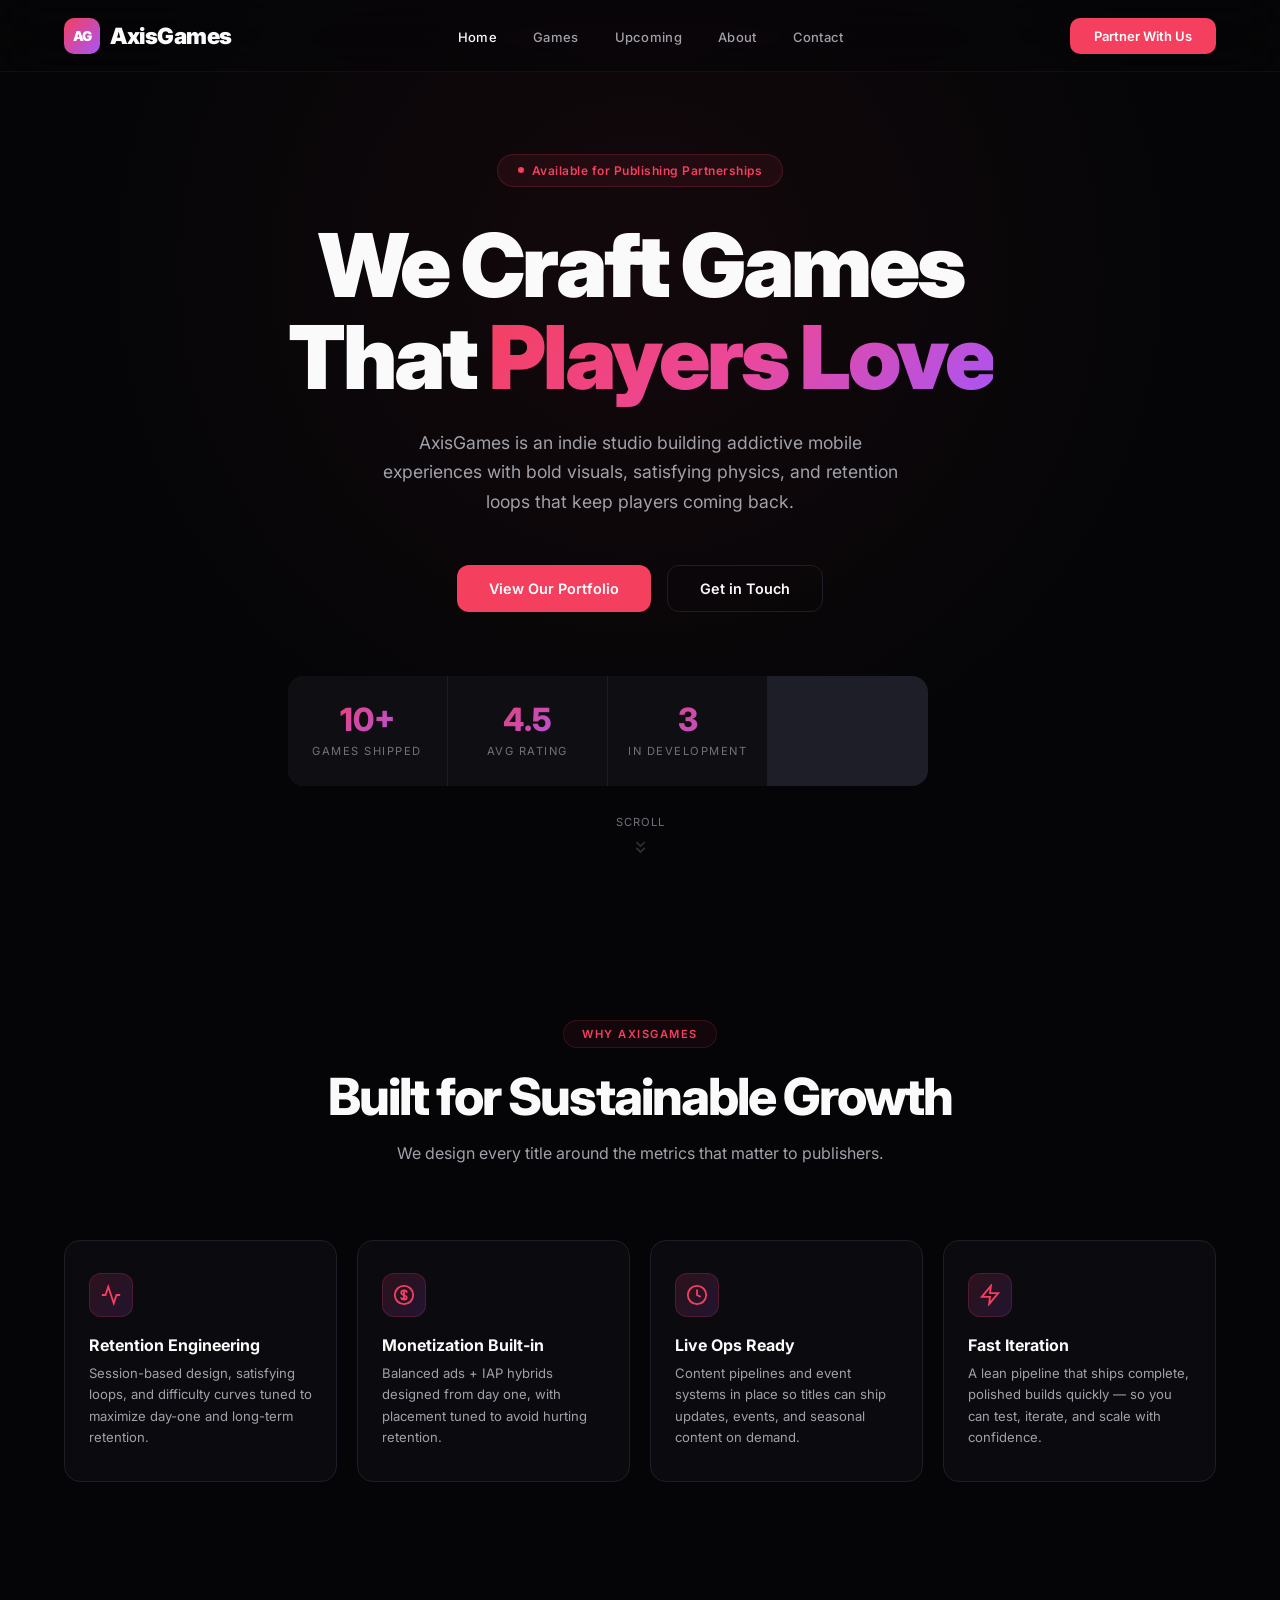
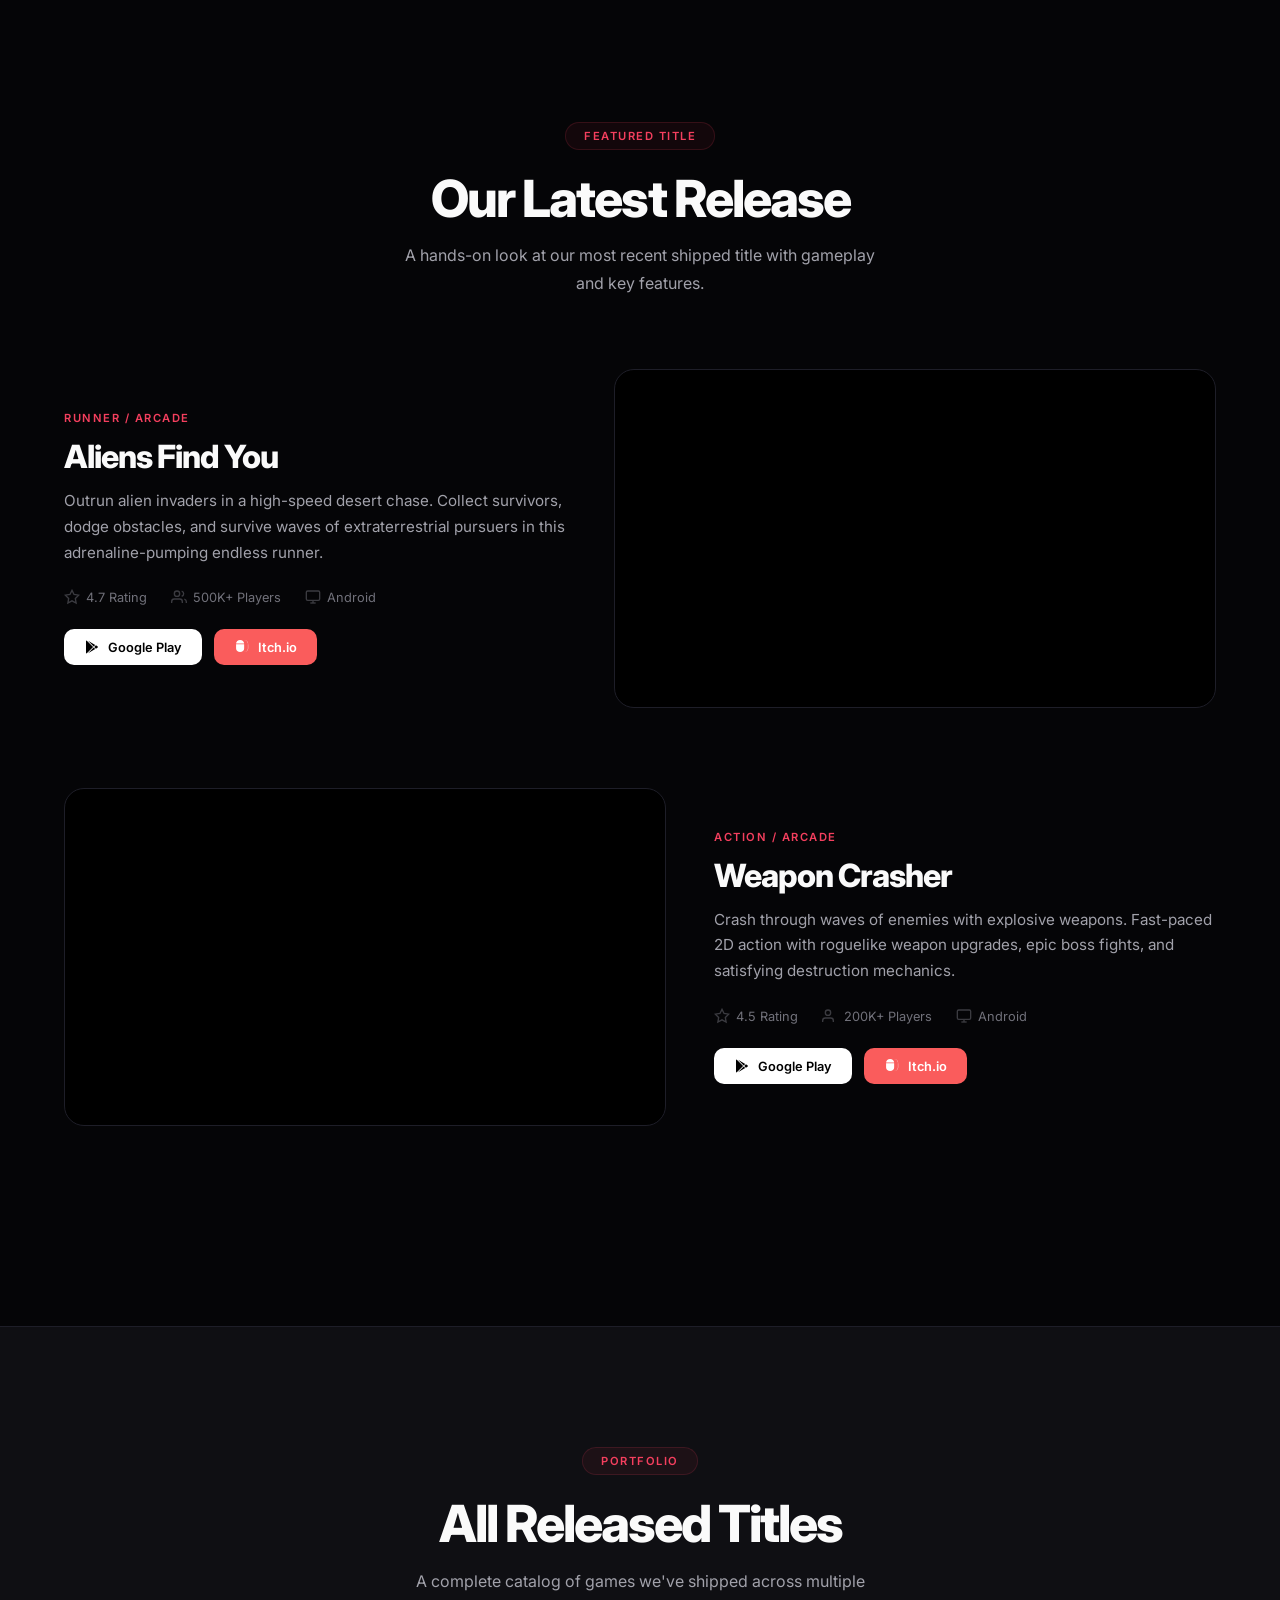
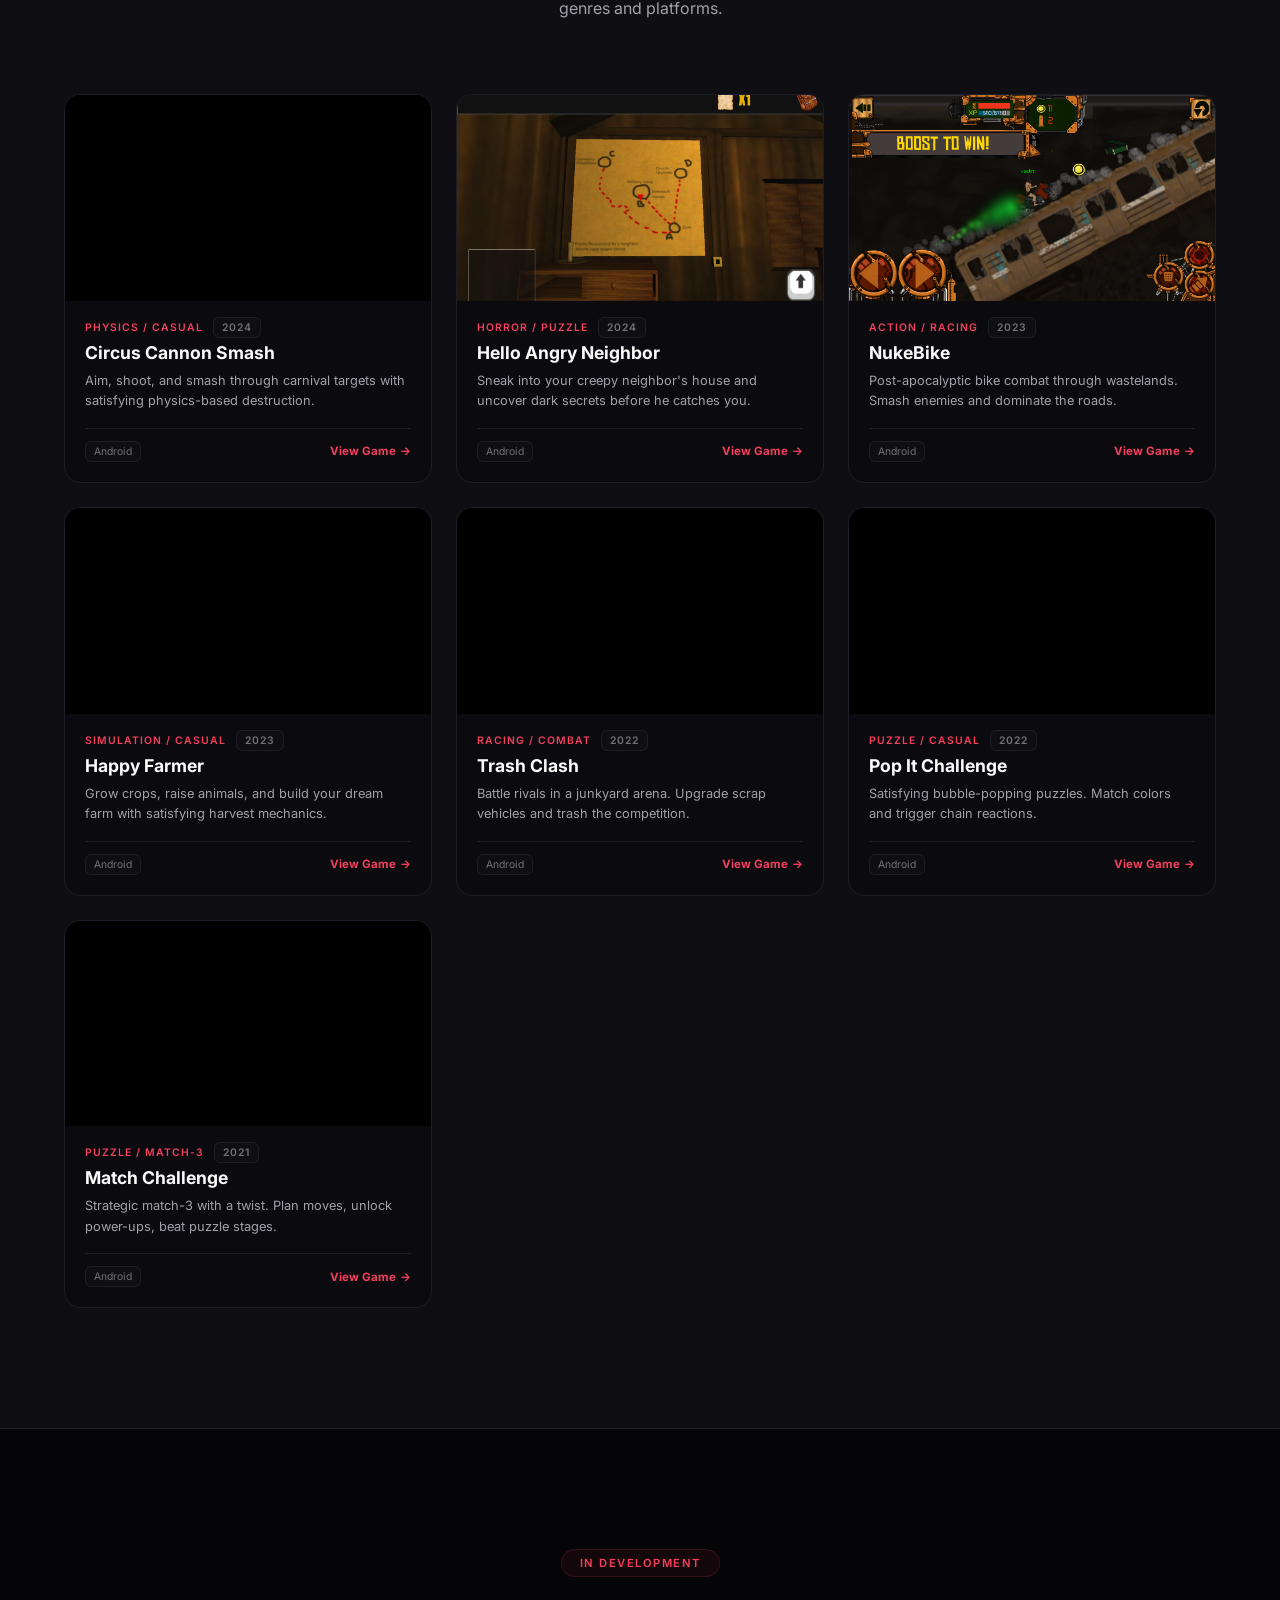
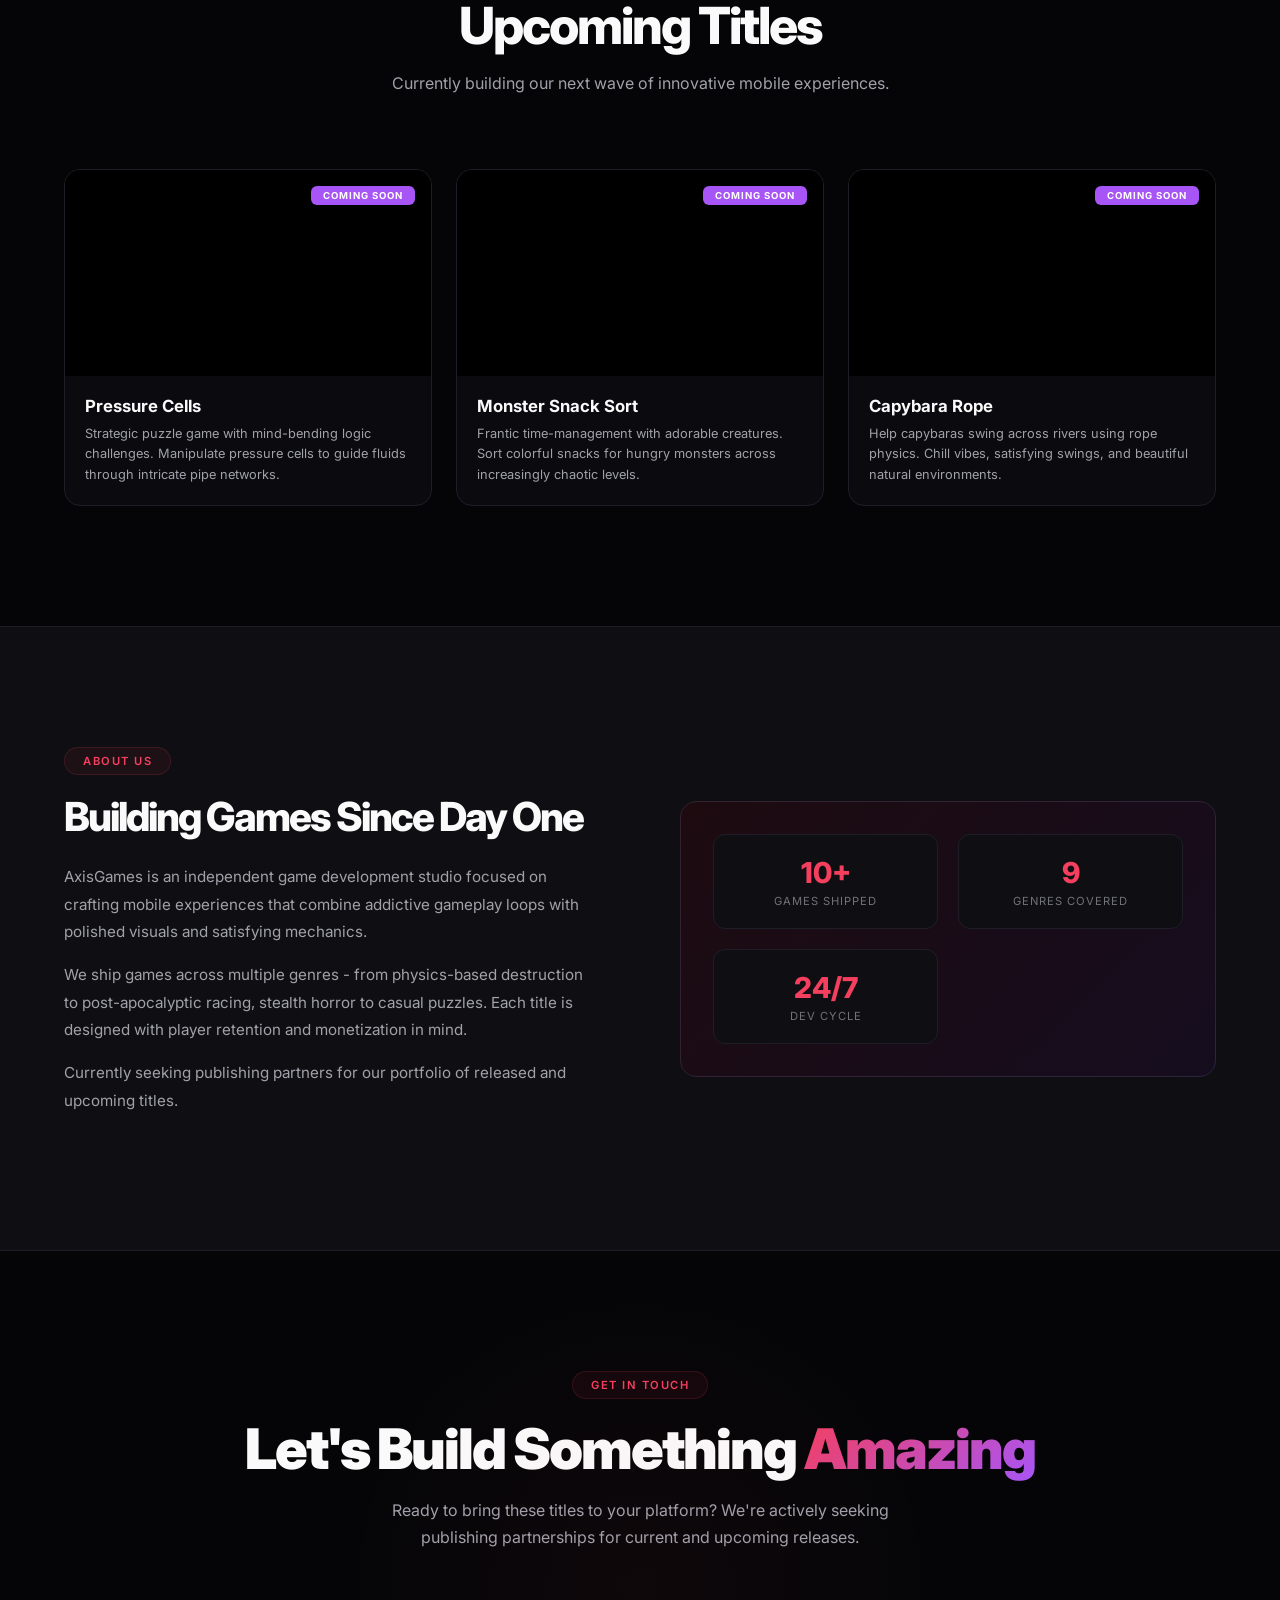
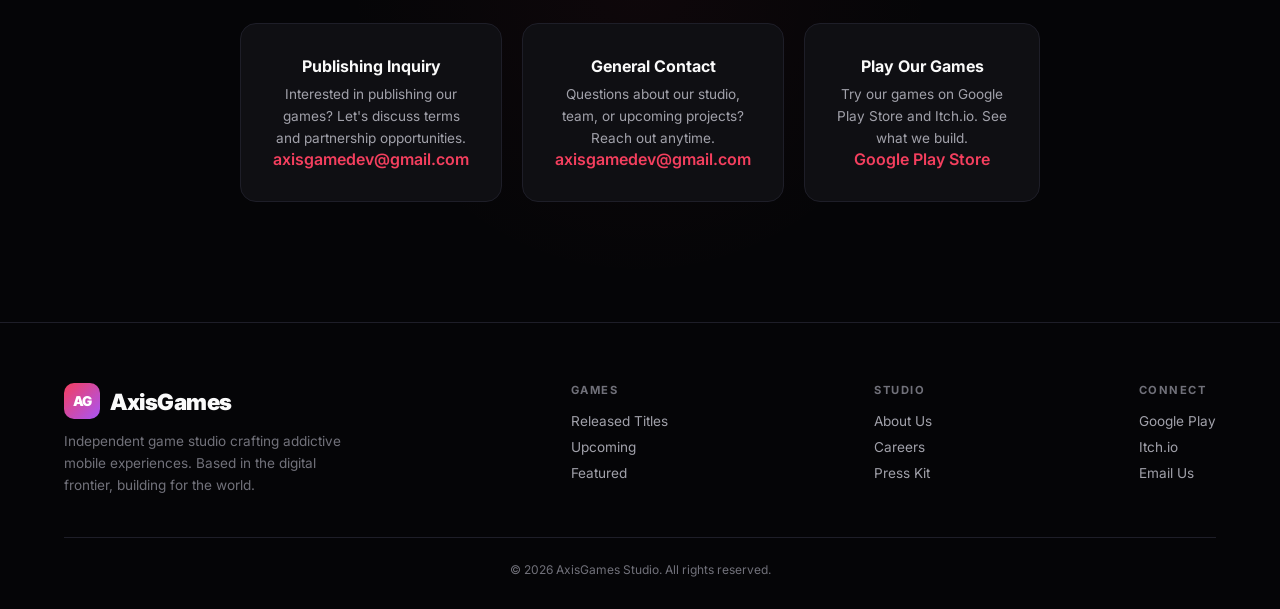
==== commit ab2eea20: "Remove download statistics from portfolio" ====
--- a/index.html
+++ b/index.html
@@ -4,13 +4,13 @@
 <meta charset="UTF-8">
 <meta name="viewport" content="width=device-width, initial-scale=1.0">
 <title>AxisGames | Indie Game Development Studio</title>
-<meta name="description" content="AxisGames is an indie game studio crafting addictive mobile experiences. 10+ shipped titles, 5M+ downloads. Open for publishing partnerships.">
+<meta name="description" content="AxisGames is an indie game studio crafting addictive mobile experiences. Open for publishing partnerships.">
 <meta name="theme-color" content="#050507">
 <meta name="color-scheme" content="dark">
 <meta property="og:type" content="website">
 <meta property="og:site_name" content="AxisGames">
 <meta property="og:title" content="AxisGames | Indie Game Development Studio">
-<meta property="og:description" content="Indie studio crafting addictive mobile experiences. 10+ shipped titles, 5M+ downloads. Open for publishing partnerships.">
+<meta property="og:description" content="Indie studio crafting addictive mobile experiences. Open for publishing partnerships.">
 <meta property="og:image" content="game1_banner.jpg">
 <meta name="twitter:card" content="summary_large_image">
 <meta name="twitter:title" content="AxisGames | Indie Game Development Studio">
@@ -262,7 +262,6 @@
     </div>
     <div class="hero-stats">
       <div class="hero-stat"><div class="num">10+</div><div class="label">Games Shipped</div></div>
-      <div class="hero-stat"><div class="num">5M+</div><div class="label">Downloads</div></div>
       <div class="hero-stat"><div class="num">4.5</div><div class="label">Avg Rating</div></div>
       <div class="hero-stat"><div class="num">3</div><div class="label">In Development</div></div>
     </div>
@@ -404,7 +403,6 @@
       <div class="about-card">
         <div class="about-stats">
           <div class="about-stat"><div class="num">10+</div><div class="label">Games Shipped</div></div>
-          <div class="about-stat"><div class="num">5M+</div><div class="label">Total Downloads</div></div>
           <div class="about-stat"><div class="num">9</div><div class="label">Genres Covered</div></div>
           <div class="about-stat"><div class="num">24/7</div><div class="label">Dev Cycle</div></div>
         </div>
@@ -568,4 +566,4 @@
 });
 </script>
 </body>
-</html>+</html>
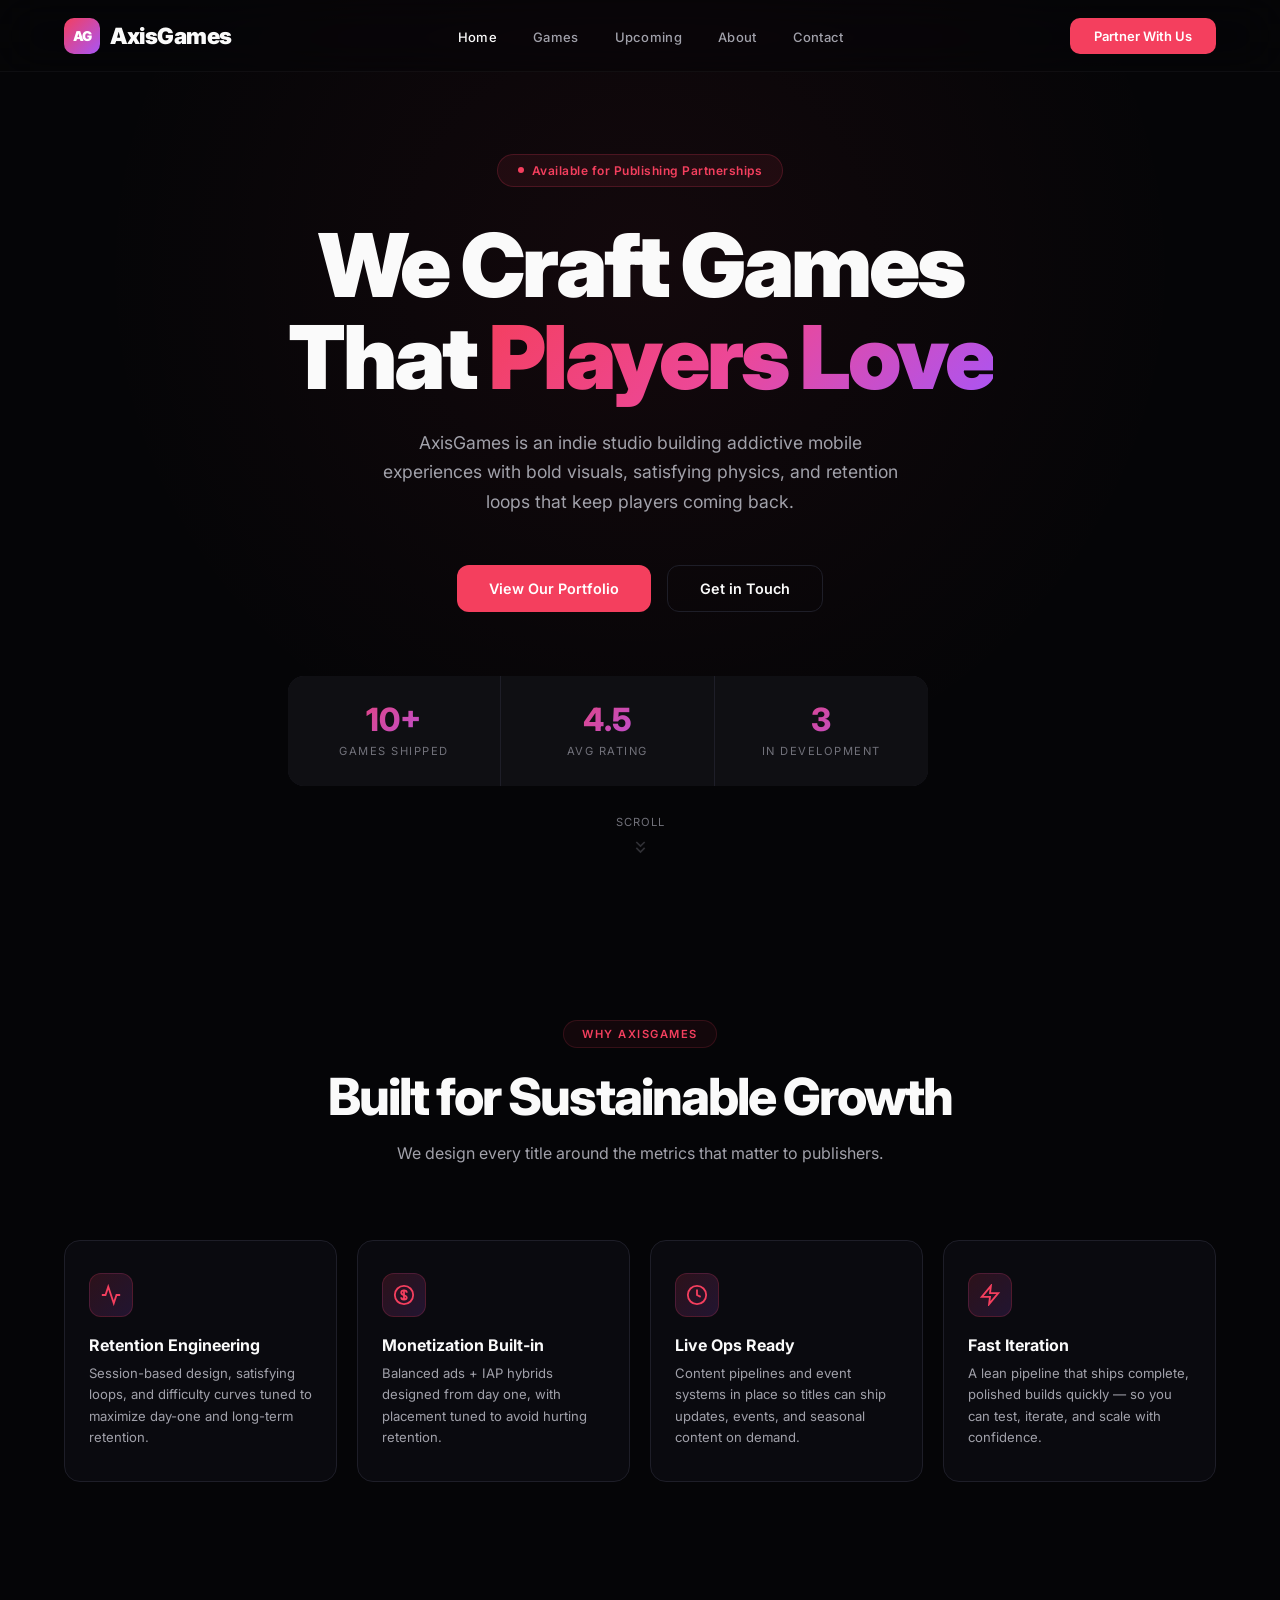
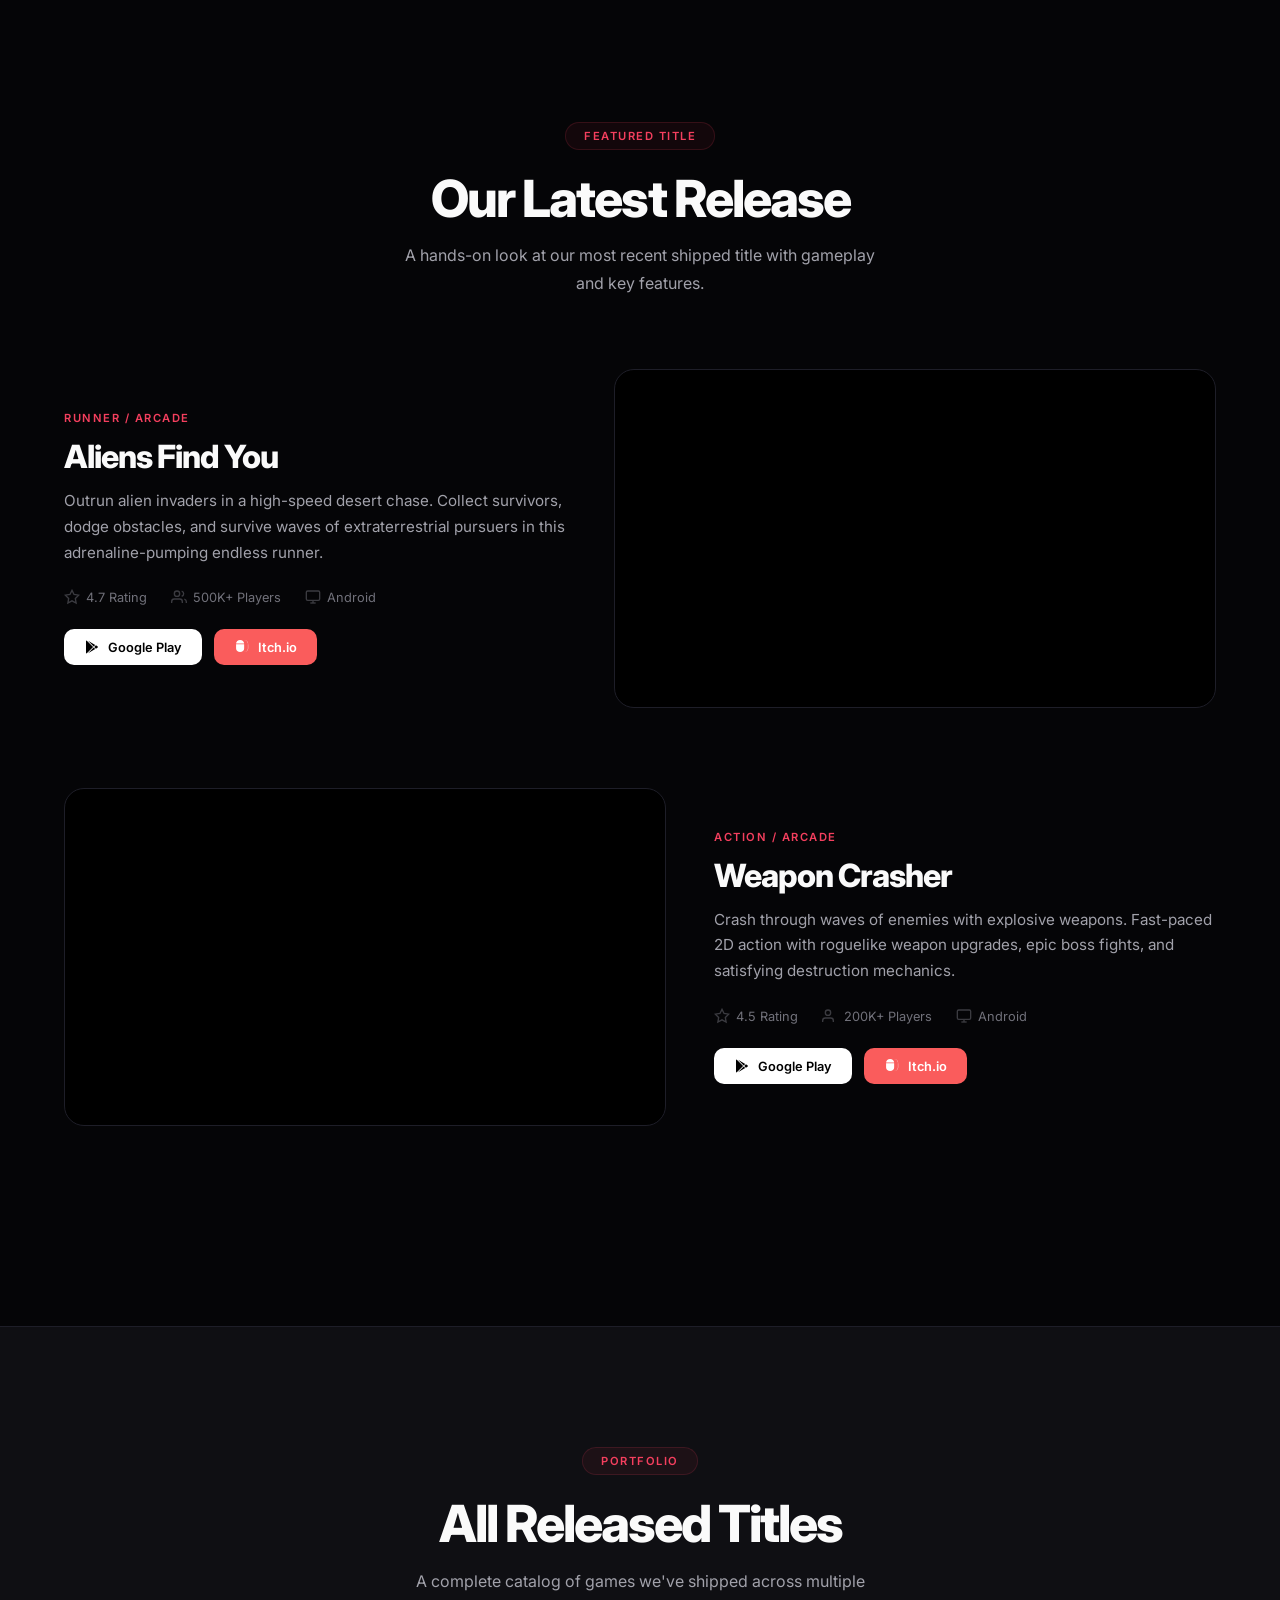
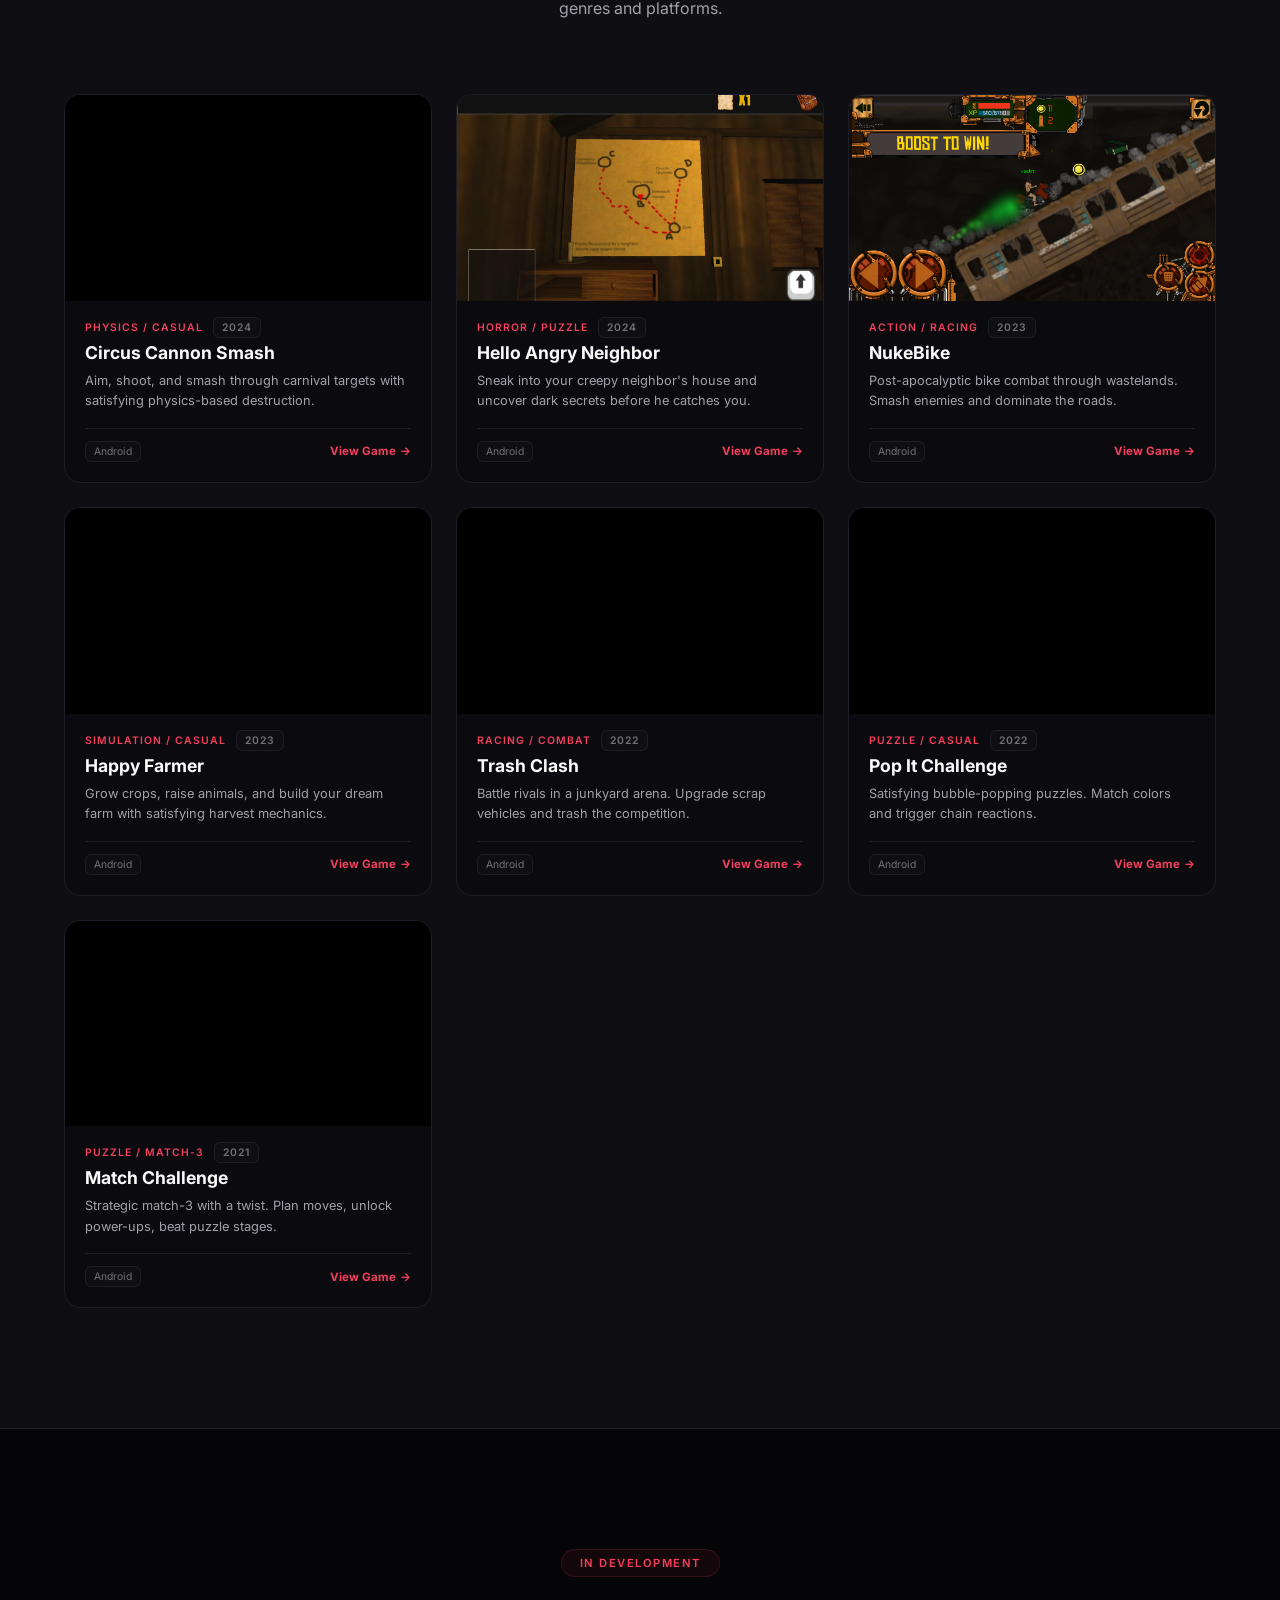
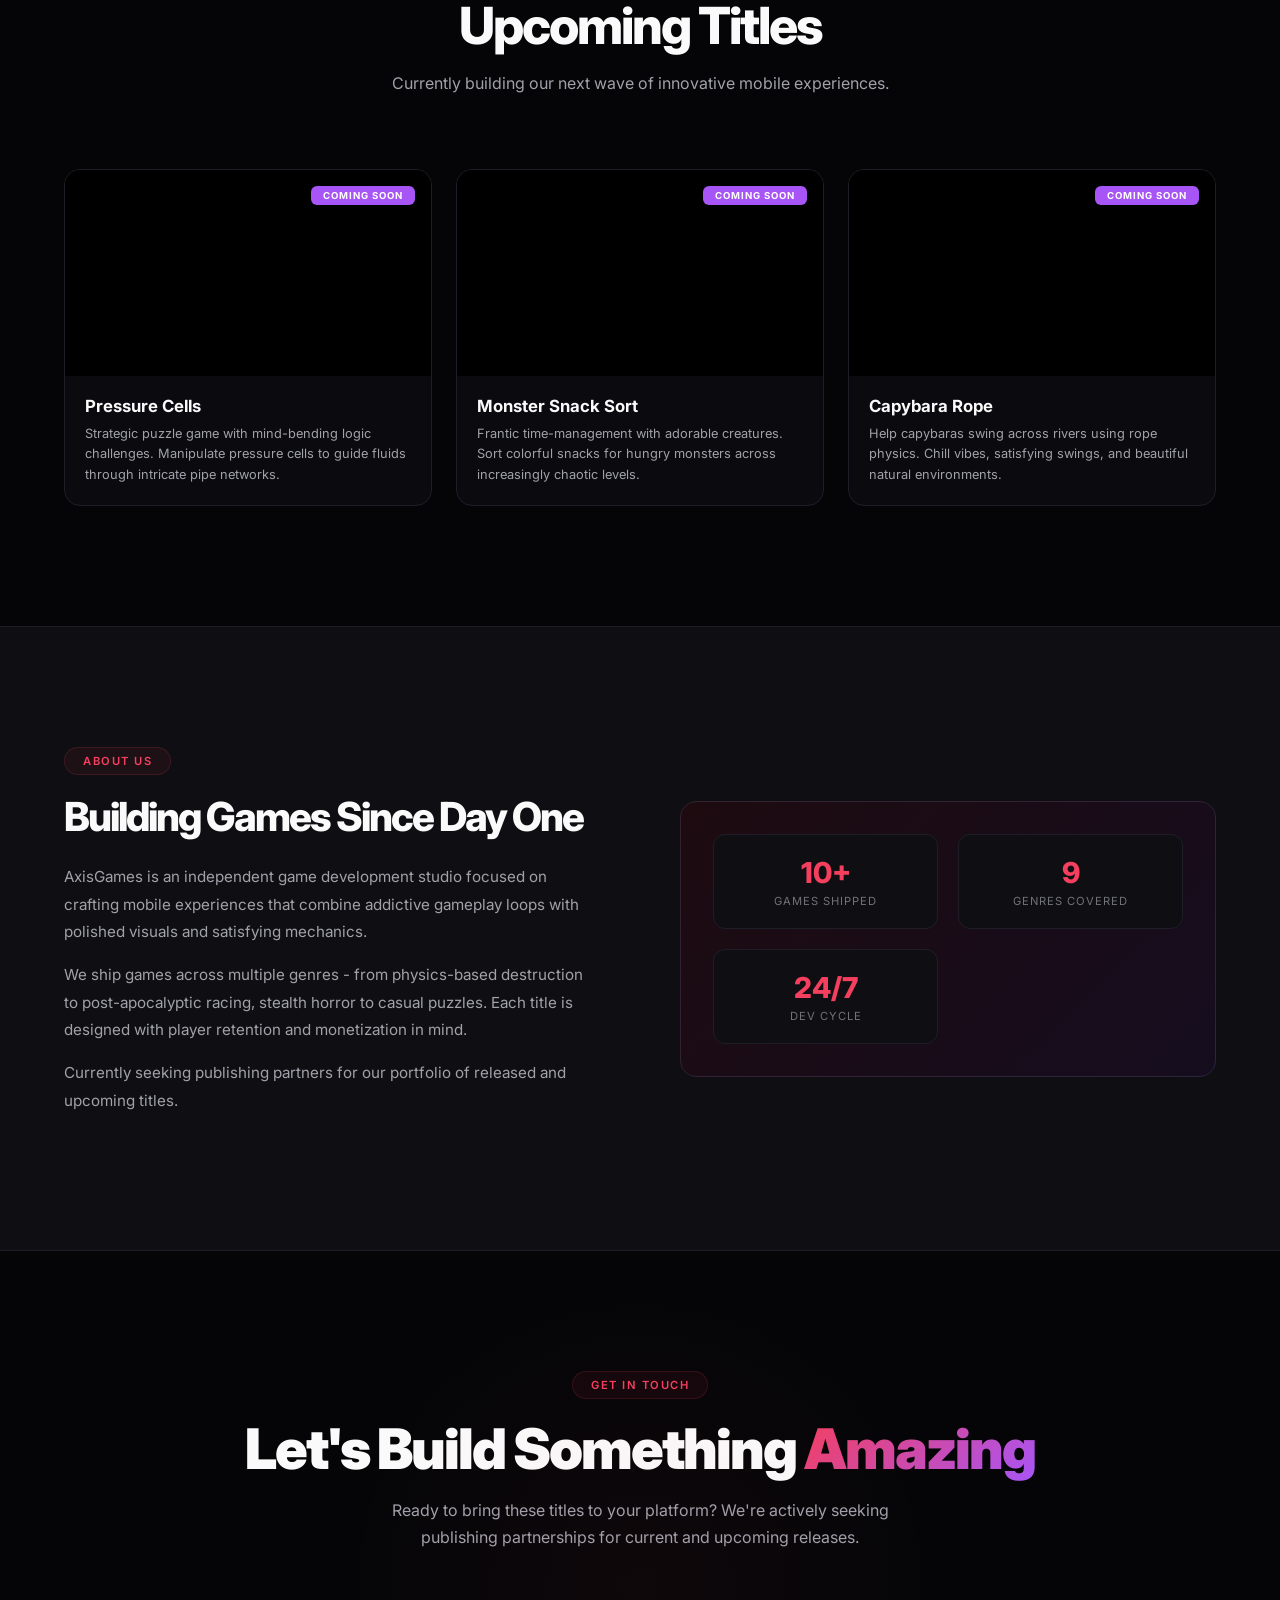
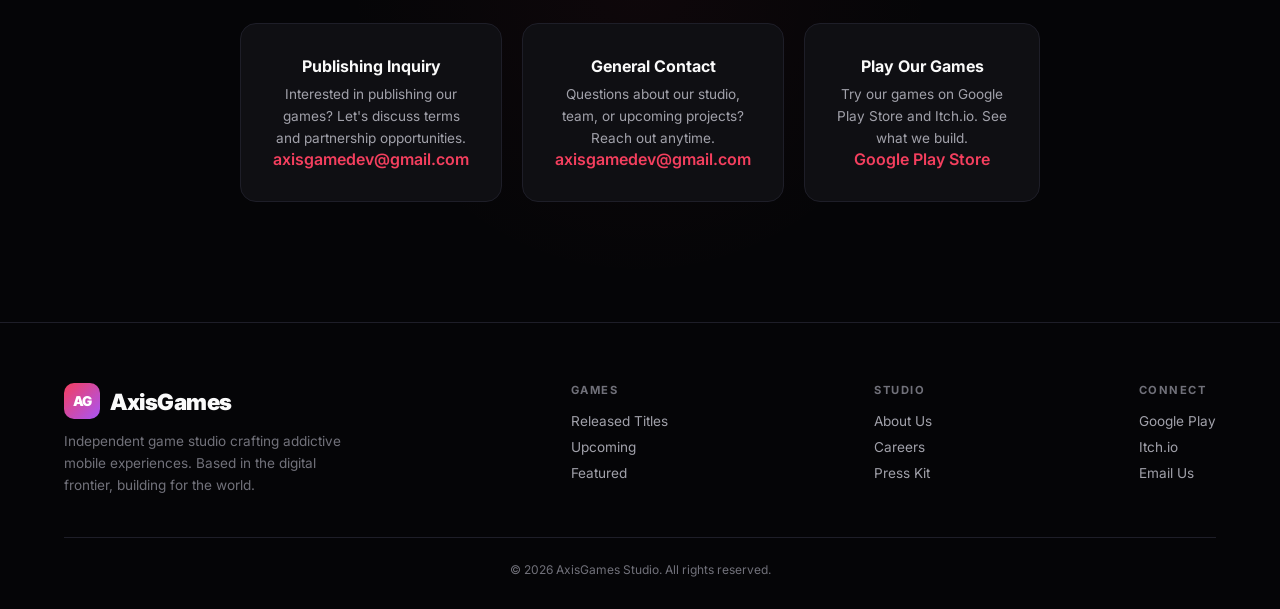
==== commit a26e4e28: "Fix hero stats grid layout" ====
--- a/index.html
+++ b/index.html
@@ -82,7 +82,7 @@
 .btn{padding:14px 32px;border-radius:12px;font-size:.9rem;font-weight:600;cursor:pointer;border:none;transition:all .3s;display:inline-flex;align-items:center;gap:8px}
 .btn-primary{background:var(--accent);color:#fff}.btn-primary:hover{background:#e11d48;transform:translateY(-2px);box-shadow:0 8px 30px rgba(244,63,94,.3)}
 .btn-ghost{background:transparent;color:var(--text);border:1px solid var(--border)}.btn-ghost:hover{border-color:var(--text3);transform:translateY(-2px)}
-.hero-stats{display:grid;grid-template-columns:repeat(4,1fr);gap:1px;background:var(--border);border-radius:16px;overflow:hidden;max-width:640px;width:100%}
+.hero-stats{display:grid;grid-template-columns:repeat(3,1fr);gap:1px;background:var(--border);border-radius:16px;overflow:hidden;max-width:640px;width:100%}
 .hero-stat{background:var(--bg2);padding:28px 20px;text-align:center}
 .hero-stat .num{font-size:2rem;font-weight:800;background:linear-gradient(135deg,var(--accent),var(--accent3));-webkit-background-clip:text;-webkit-text-fill-color:transparent;background-clip:text;line-height:1}
 .hero-stat .label{font-size:.7rem;color:var(--text3);text-transform:uppercase;letter-spacing:1.5px;margin-top:8px}
